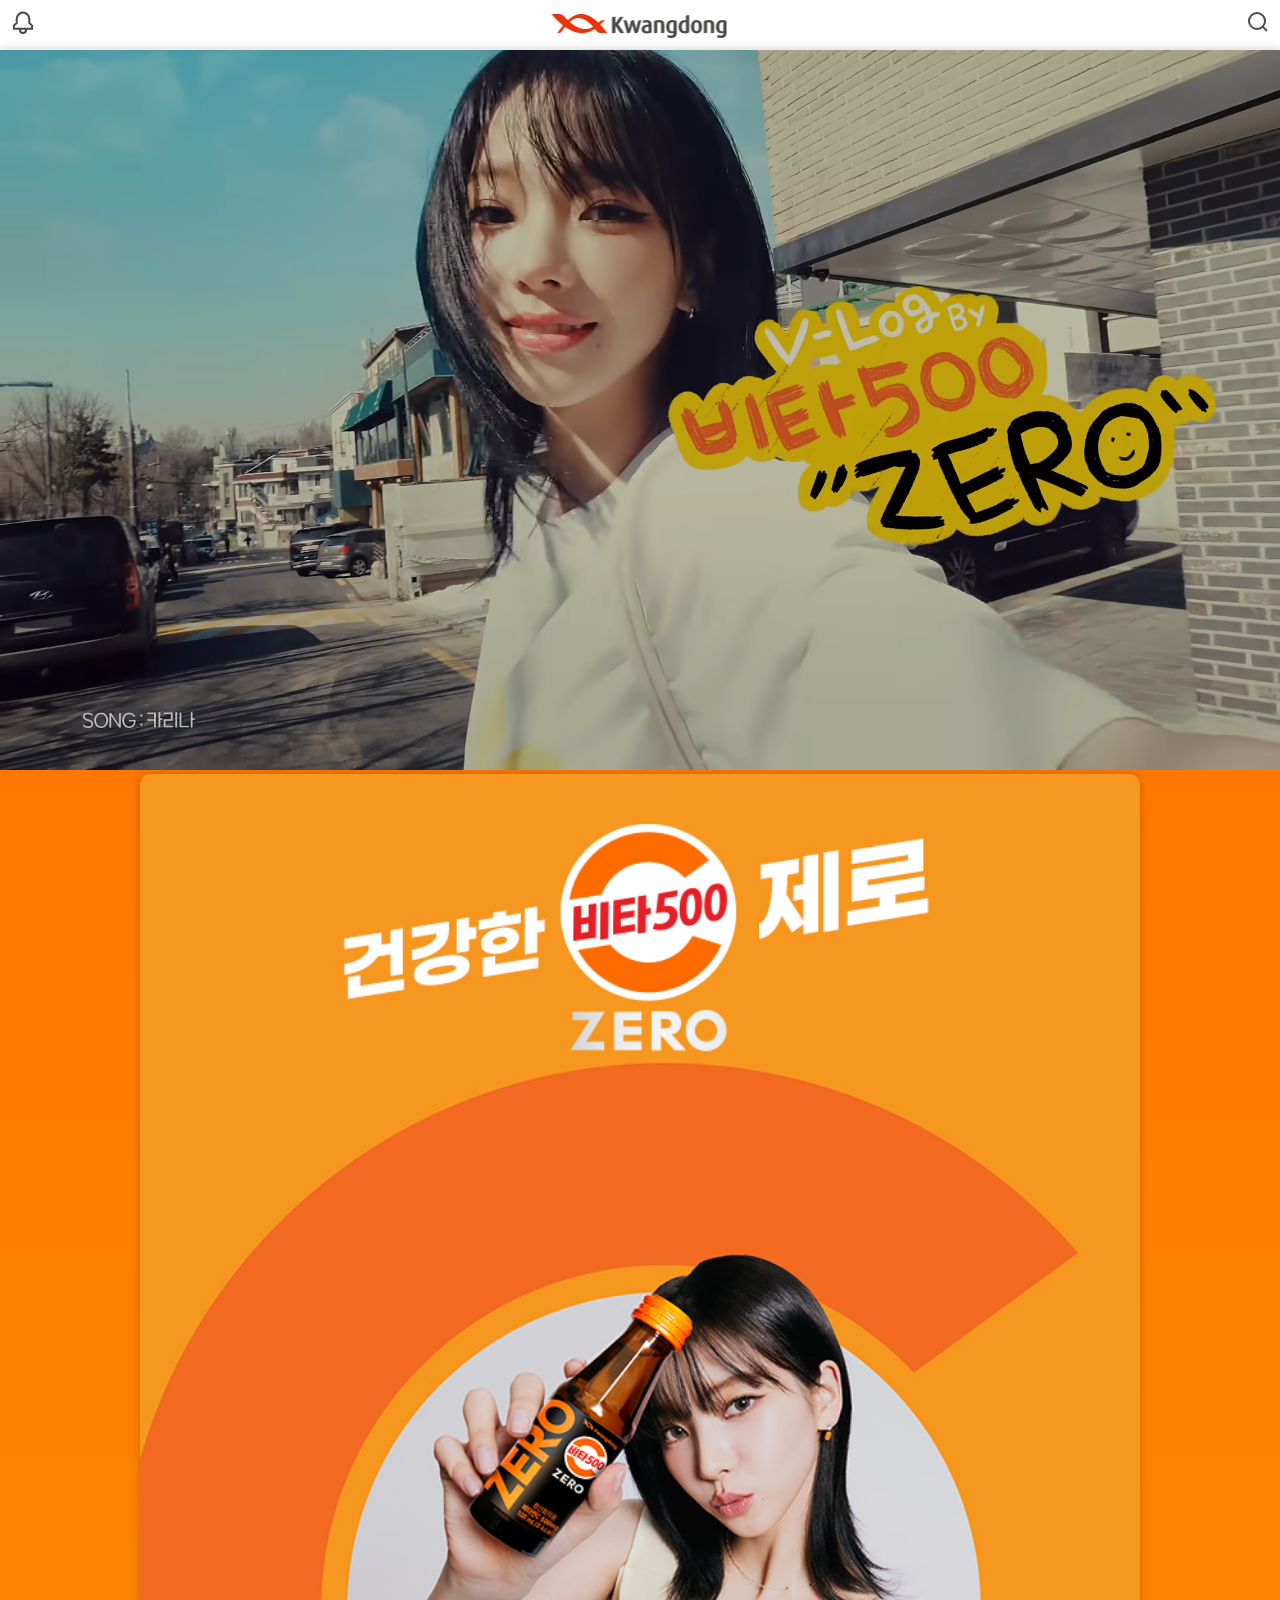
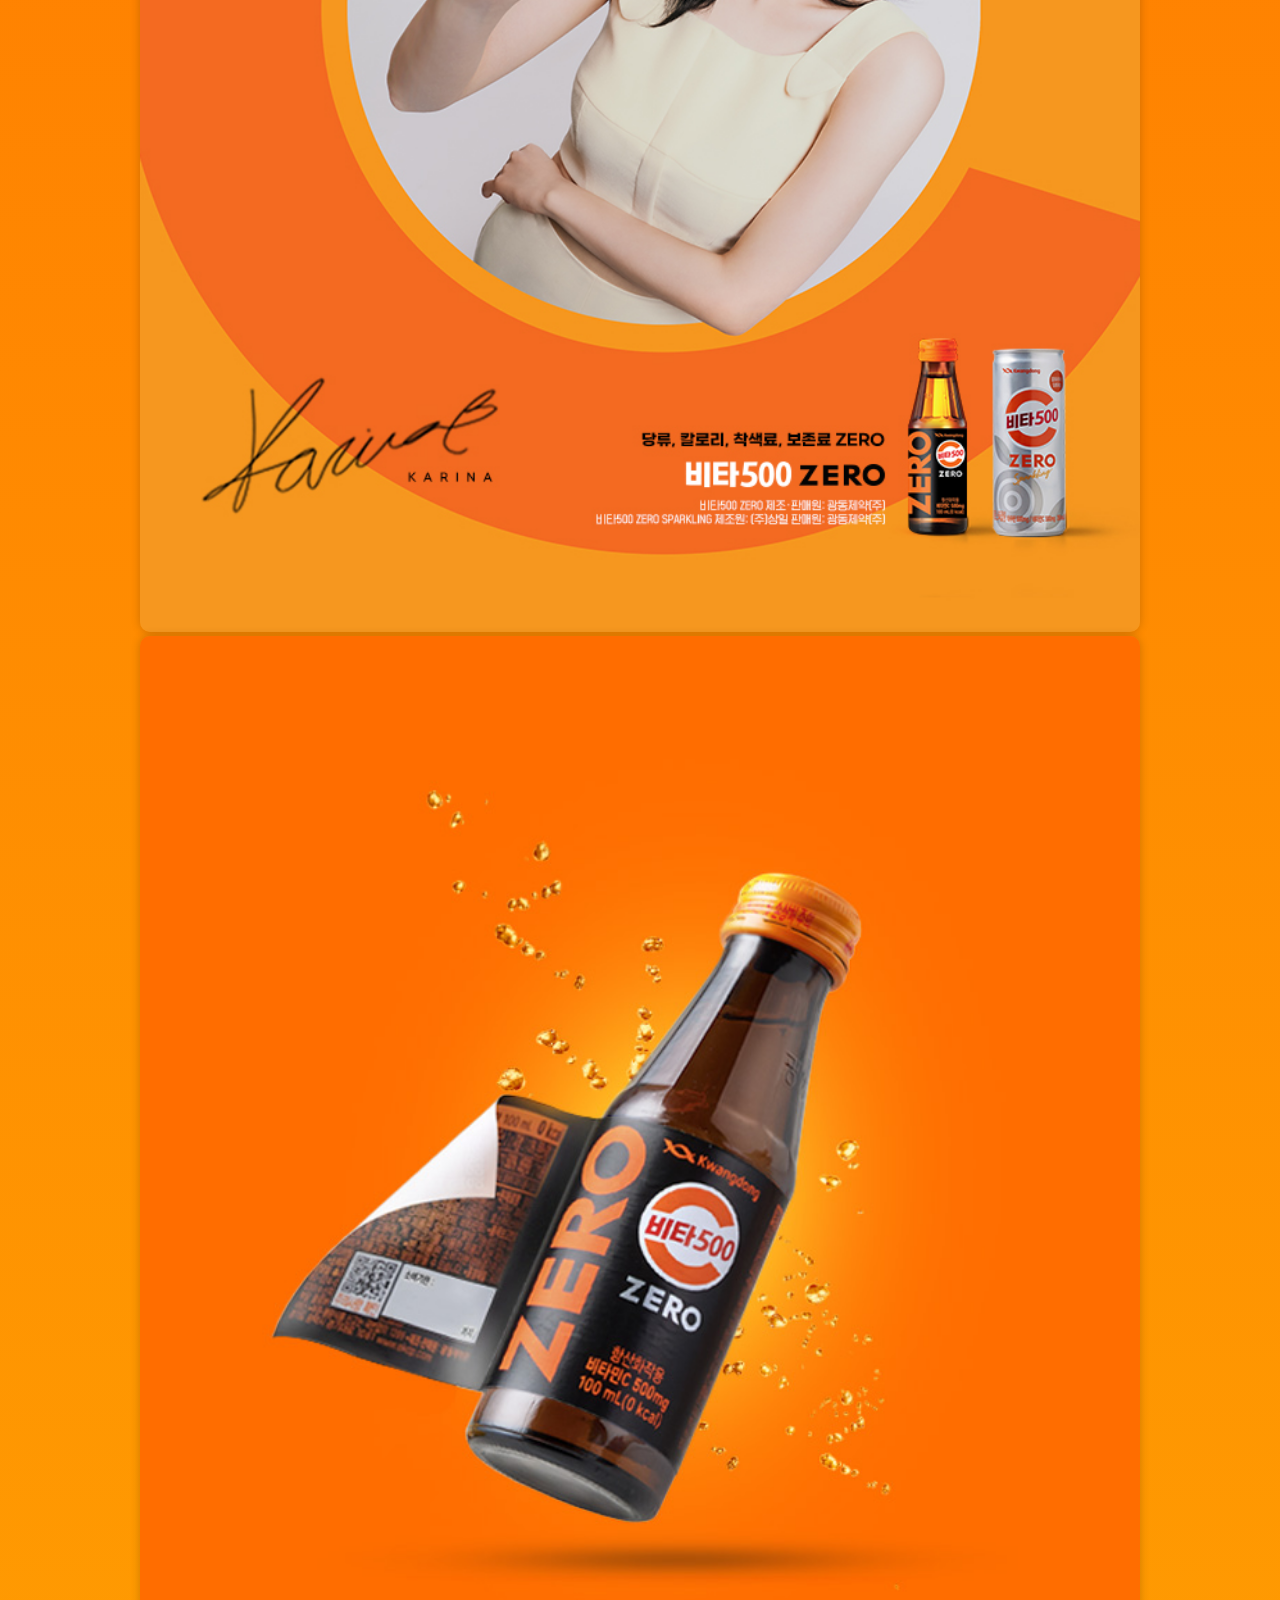
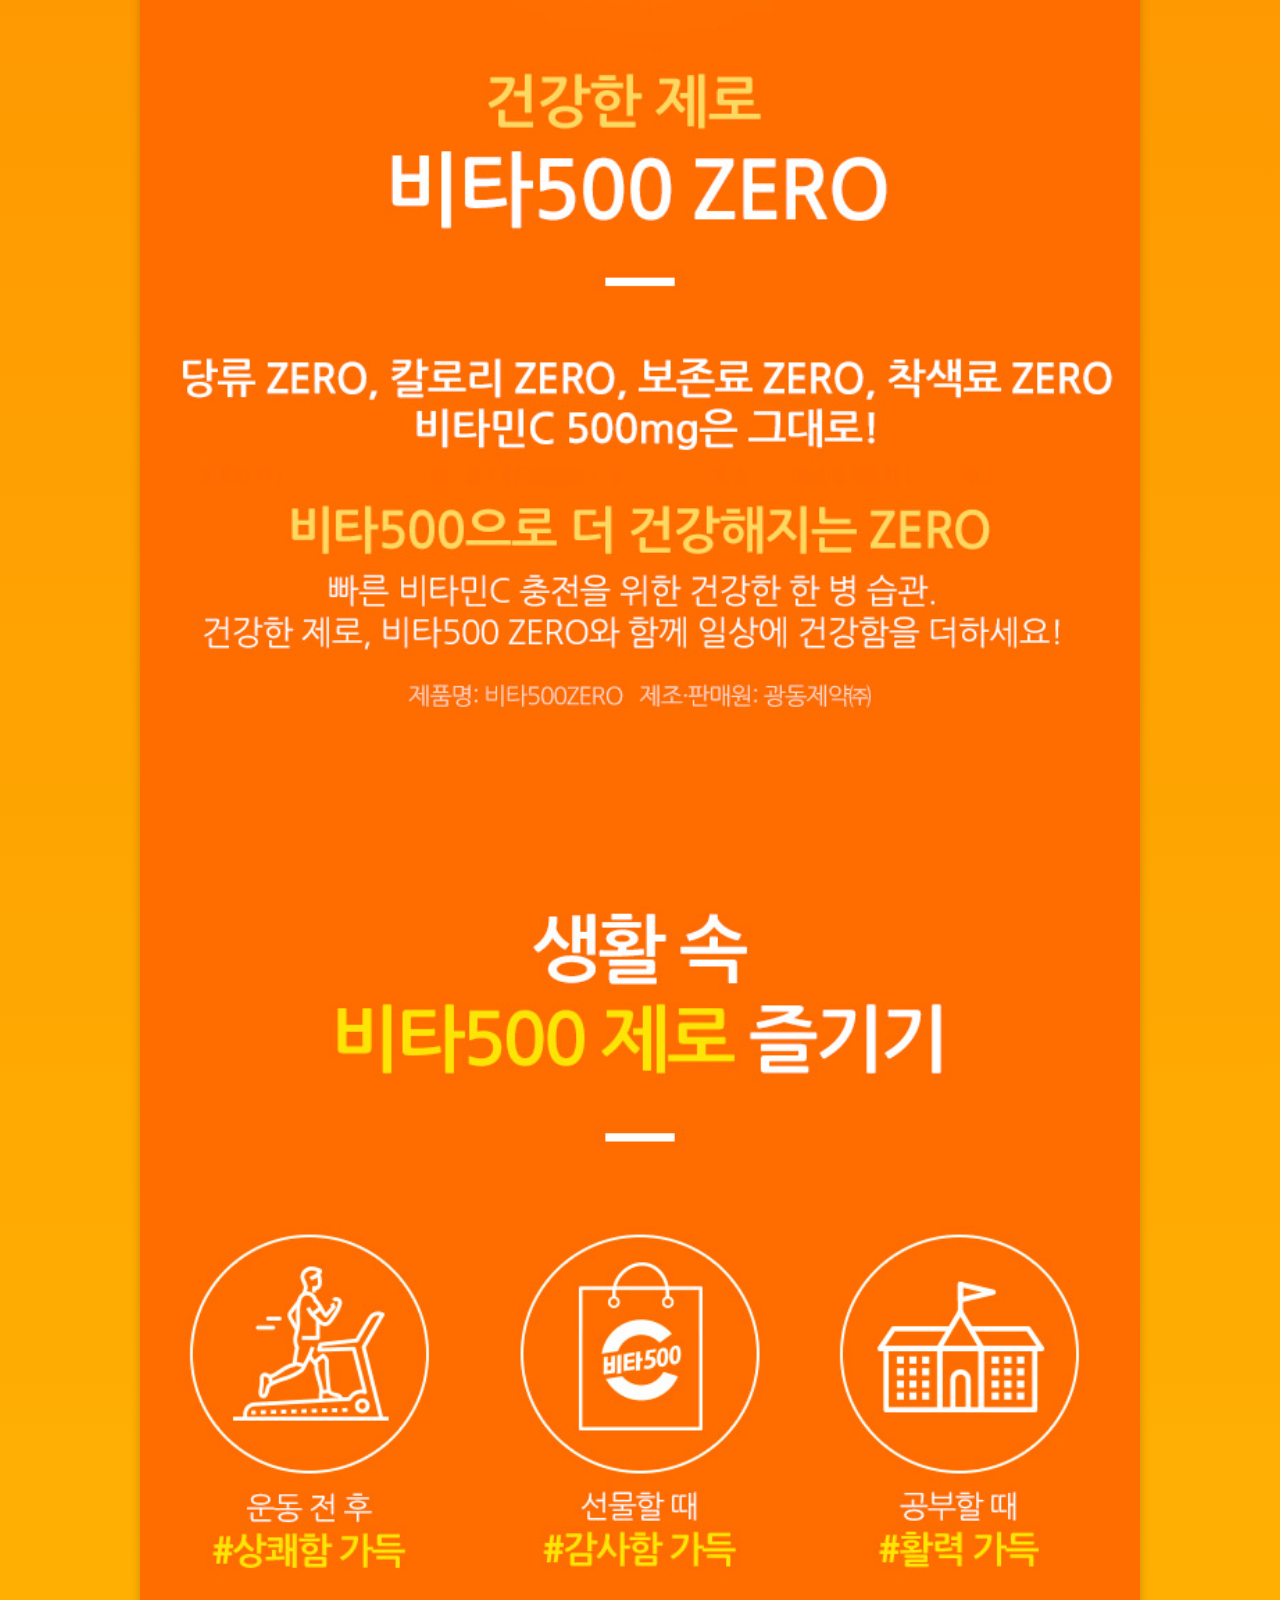
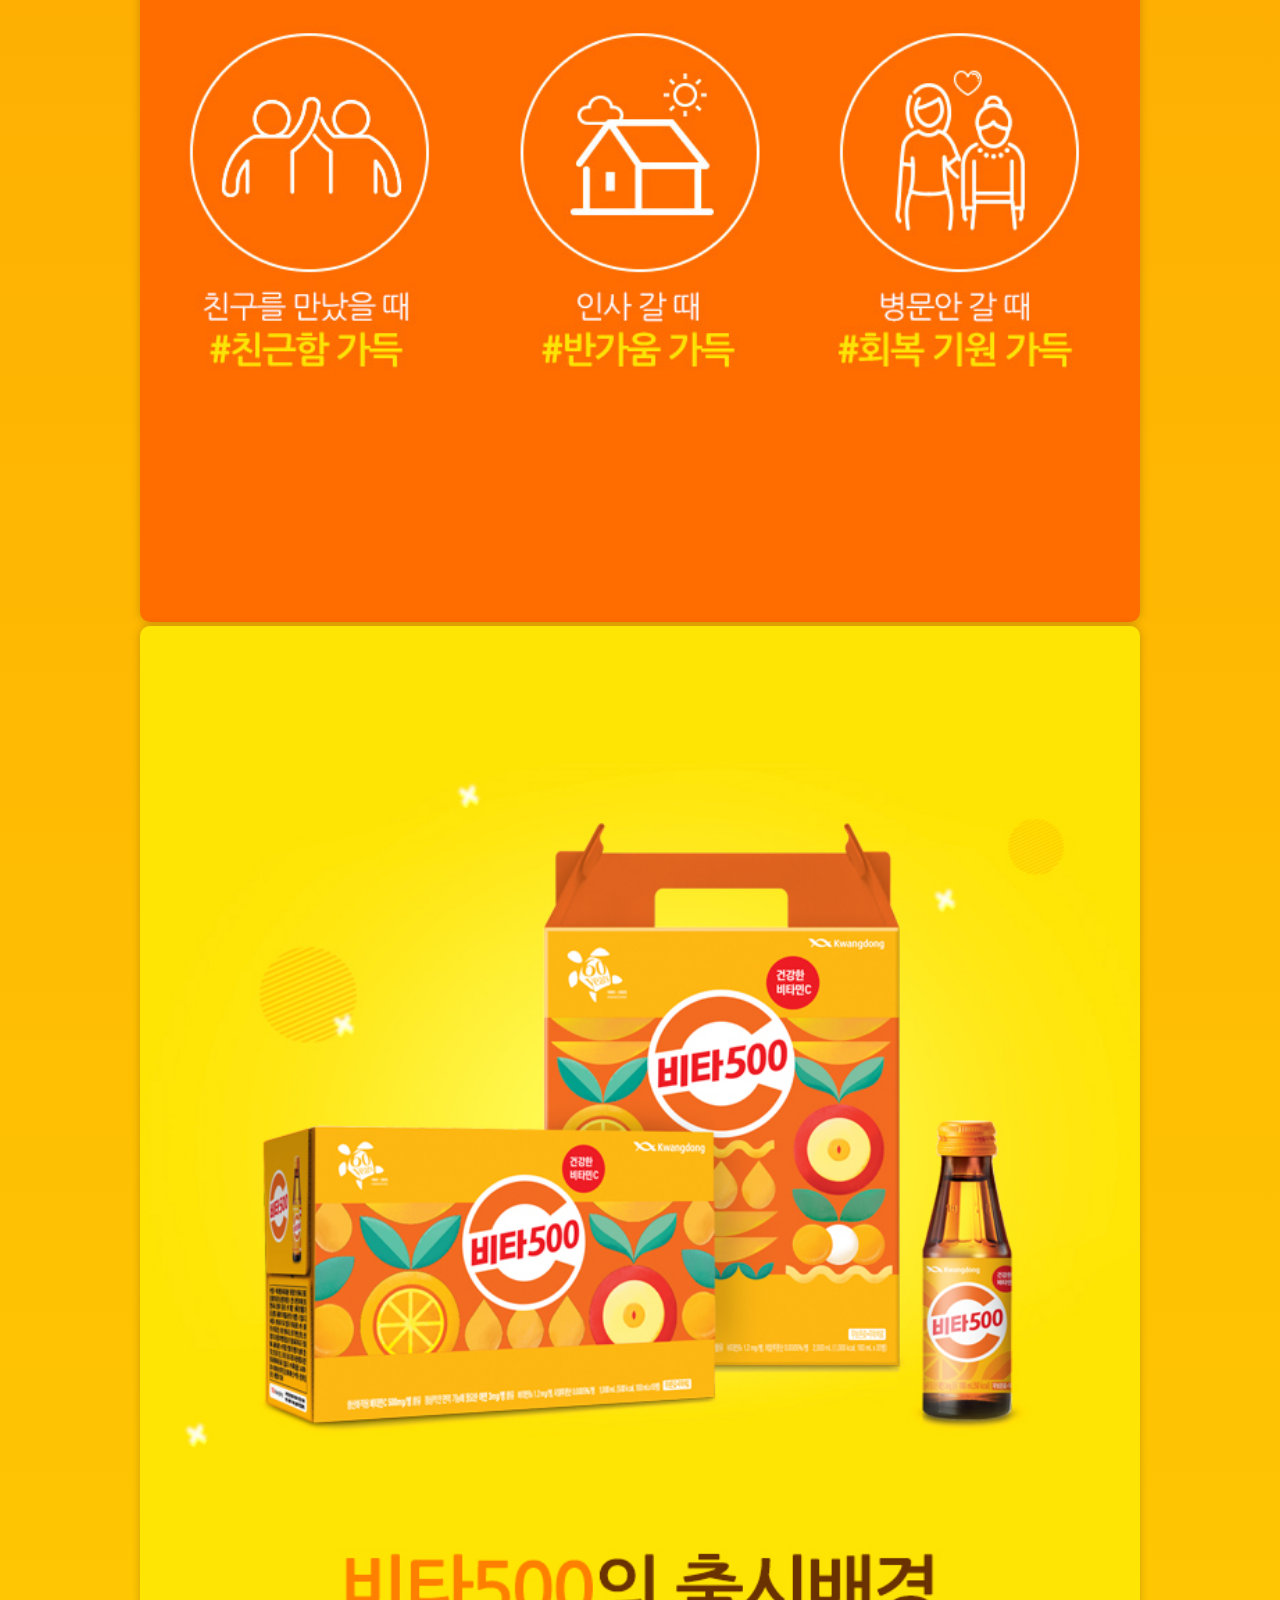
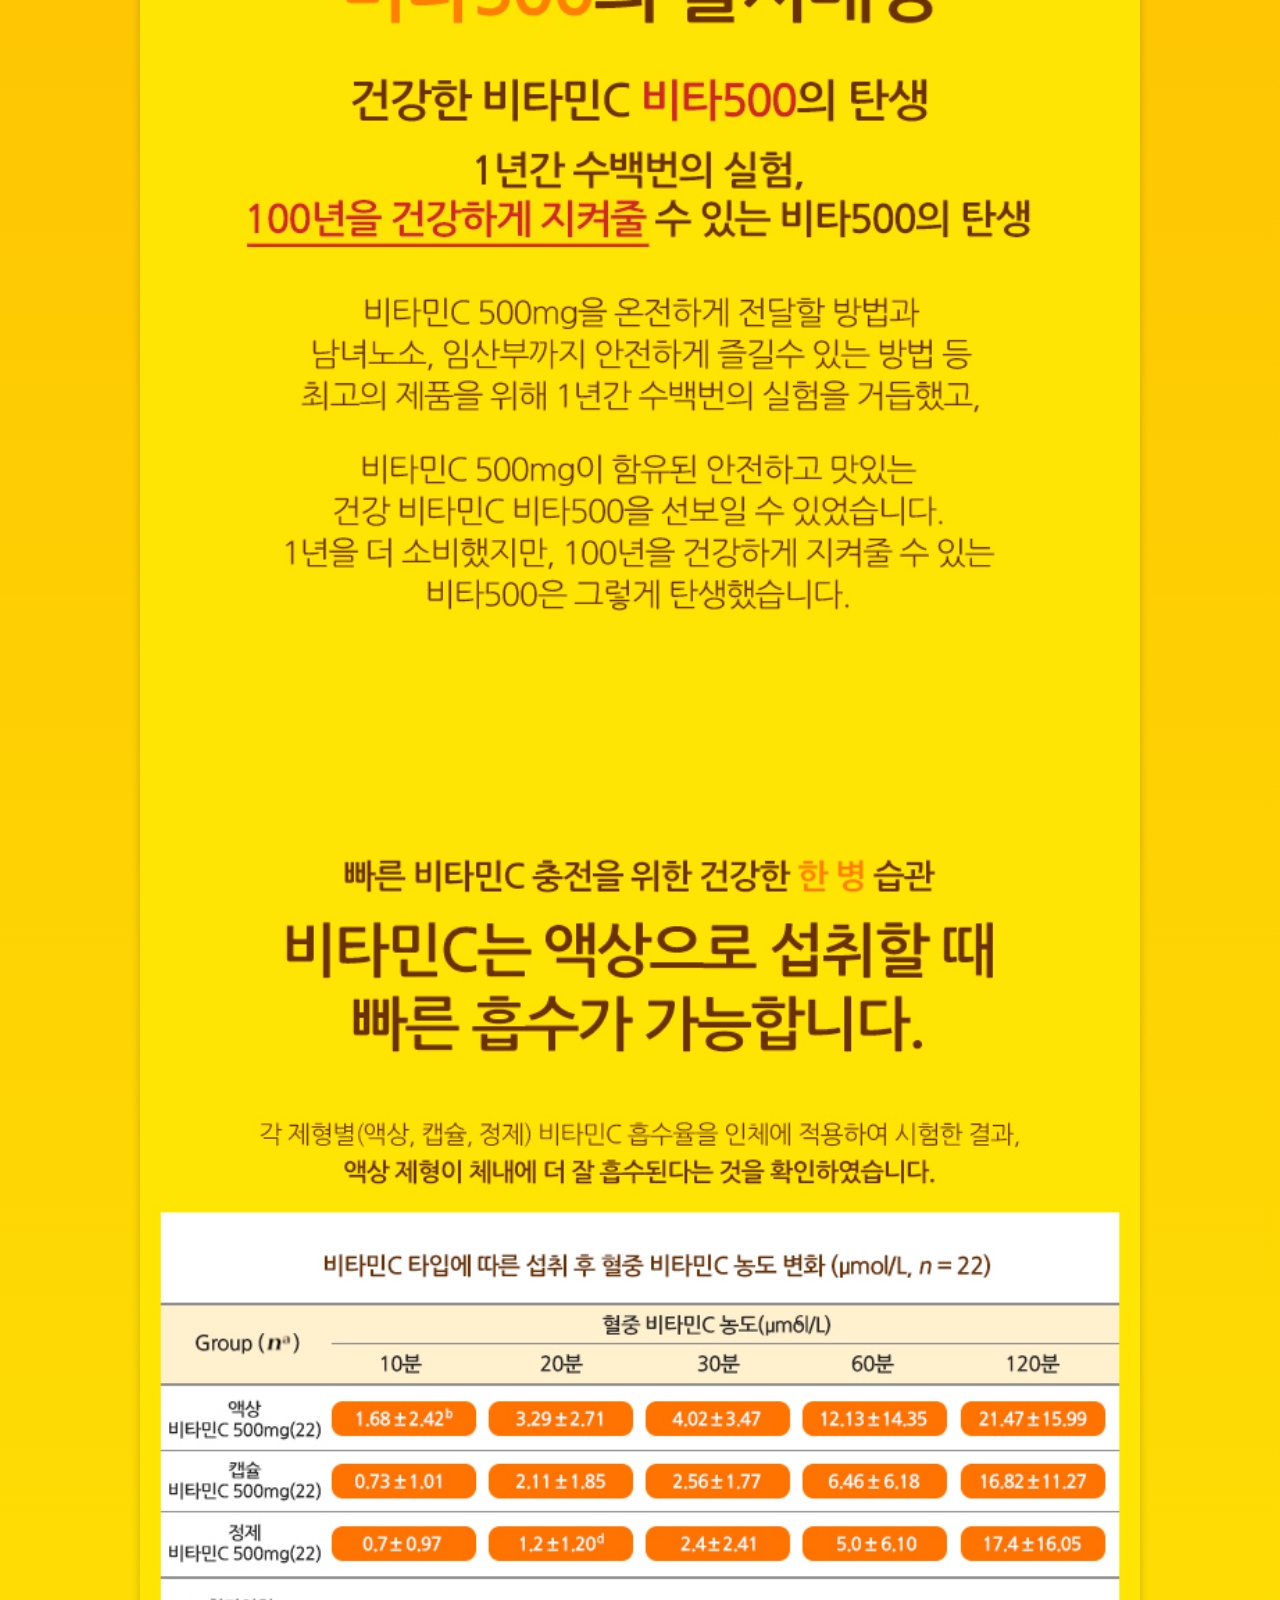
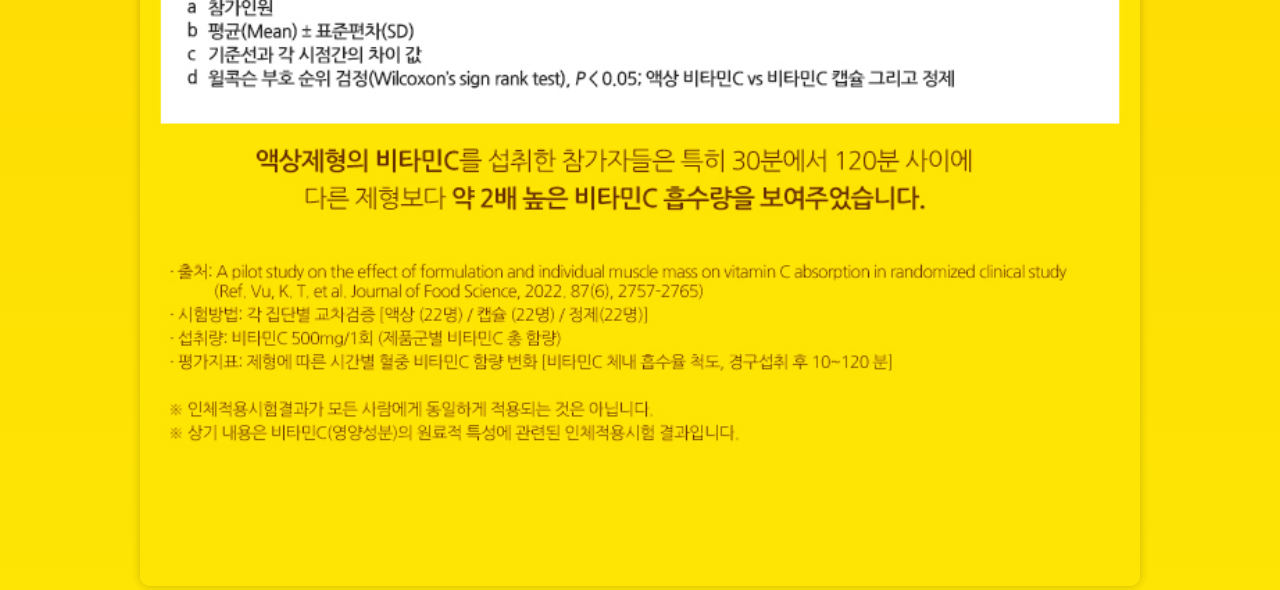
==== index.html @ 9997924e "1" ====
<!DOCTYPE html>
<html lang="en">
<head>
    <meta charset="UTF-8">
    <meta name="viewport" content="width=device-width, initial-scale=1.0">
    <title>비타 500</title>
    <link rel="icon" type="image/png" href="favicon.png">
    <link rel="stylesheet" href="styles.css">
</head>
<body>
    <div class="notification-button">
        <a href="https://www.youtube.com/@Kwangdong?view_as=subscriber?sub_confirmation=1" target="_blank">
        <svg width="24" height="24" viewBox="0 0 24 24" fill="none" stroke="#4b4948" stroke-width="2">
            <path d="M9.96706 18.2001V19.9334C9.96706 21.6087 11.3251 22.9668 13.0004 22.9668C14.6757 22.9668 16.0337 21.6087 16.0337 19.9334V18.2001M6.69736 8.90313C6.69736 5.42206 9.51932 2.6001 13.0004 2.6001C16.4815 2.6001 19.3034 5.42206 19.3034 8.90313V13.0001L22.1004 15.6001V18.6334H3.90039V15.6001L6.69736 13.0001V8.90313Z"></path>
        </svg>
        </a>
    </div>

<div class="search-button">
    <svg width="24" height="24" viewBox="0 0 24 24" fill="none" stroke="#4b4948" stroke-width="2">
        <circle cx="11" cy="11" r="8" fill="#fff"></circle>
        <line x1="21" y1="21" x2="16.65" y2="16.65"></line>
    </svg>
</div>
    <!-- Modal popup -->
    <div class="modal" id="search-modal">
        <div class="modal-content">
            <input type="search" id="search-input" placeholder="Search...">
            <button id="search-button">Search</button>
            <div id="search-results"></div>
        </div>
    </div>


    <script>
        const searchButton = document.querySelector('.search-button');
        const searchModal = document.querySelector('#search-modal');
        const searchInput = document.querySelector('#search-input');
        const searchResults = document.querySelector('#search-results');

        searchButton.addEventListener('click', () => {
            searchModal.style.display = 'block';
        });

        searchModal.addEventListener('click', (e) => {
            if (e.target === searchModal) {
                searchModal.style.display = 'none';
            }
        });

        searchInput.addEventListener('input', () => {
            // Add your search logic here
            console.log('Search input changed:', searchInput.value);
        });
    </script>

<div class="logo">
    <a href="index.html" class="logo-link">
        <img src="logo_h.png" alt="logo">
    </a>
</div>

<div class="container">
    <div class="video_box">
      <video muted autoplay loop>
        <source src="videoplayback.mp4" type="video/mp4">
      </video>
    </div>
    <div class="content">

      <img class="vita500img" src="vita500.jpg" alt="비타">
      <img class="vita500img" src="m_img02_zero.jpg" alt="비타">
      <img class="vita500img" src="m_img01.jpg" alt="비타">




    </div>
  </div>
</body>
</html>
---- styles.css ----
*{
    margin: 0;
    padding: 0;
}

.notification-button {
    position: absolute;
    top: 10px;
    left: 10px;
    cursor: pointer;
    
    transition: transform 0.2s ease-in-out;
}

.notification-button:hover {
    animation: shake 0.2s ease-in-out infinite;
}

.search-button {
    position: absolute;
    top: 10px;
    right: 10px;
    cursor: pointer;
    transition: transform 0.2s ease-in-out;
}
.search-button:hover {
    animation: shake 0.2s ease-in-out infinite;
}

@keyframes shake {
    0% {
        transform: rotate(0deg);
    }
    50% {
        transform: rotate(5deg);
    }
    100% {
        transform: rotate(-5deg);
    }
}
 
.logo   {
position: absolute;
top: 5px;
left: 50%;
z-index: 999;
transform: translate(-50%);
}


.modal {
    display: none;
    position: fixed;
    top: 0;
    left: 0;
    width: 100%;
    height: 100%;
    background-color: rgba(0, 0, 0, 0.5);
    z-index: 99999;
}

.modal-content {
    position: relative;
    top: 50%;
    left: 50%;
    transform: translate(-50%, -50%);
    background-color: #fff;
    padding: 20px;
    border: 1px solid #ddd;
    border-radius: 10px;
    width: 300px;
}

#search-input {
    width: 100%;
    padding: 10px;
    font-size: 16px;
    border: 1px solid #ccc;
}

#search-button {
    background-color: #333;
    color: #fff;
    padding: 10px 20px;
    border: none;
    border-radius: 10px;
    cursor: pointer;
    
}

#search-button:hover {
    background-color: #444;
}

#search-results {
    padding: 20px;
}
.container {
  display: flex;
  flex-direction: column;
  margin: 0;
  padding: 0;
  margin-top: 50px;
}
.video_box {
  width: 100%;
  height: auto;
  overflow: hidden;
  z-index: 0;
  margin: 0;
}
.video_box:hover video{
    filter: brightness(1);
    transform: scale(1.1);
}

.video_box video {
  width: 100%;
  filter: brightness(0.75);
  transition: 1s;
  margin: 0;
}


.vita500img {
  width: 100%;
  height: auto; /* 이미지 높이를 자동으로 설정 */
  max-width: 1000px; /* 이미지의 최대 너비를 설정 */
  object-fit: cover; /* 이미지의 비율을 유지하면서 크기를 조절 */
  transition: all 0.5s ease-in-out; /* 이미지에 애니메이션을 추가 */
  overflow: hidden;
  border-radius: 10px; /* 이미지의 모서리를 둥글게 설정 */
  box-shadow: 0 0 10px rgba(0, 0, 0, 0.2); /* 이미지에 그림자 애니메이션 */
  margin: 0 auto; /* 가운데 정렬 */
}

.vita500img:hover {
  overflow: hidden;
  transform: scale(1.05); /* 이미지에 마우스를 올렸을 때 확대 애니메이션 */
  box-shadow: 0 0 10px rgba(0, 0, 0, 0.5); /* 이미지에 마우스를 올렸을 때 그림자 애니메이션 */
}

.container {
  background: linear-gradient(to bottom, #ff6d00, #fee504); /* 주황색 계열의 그라데이션 추가 */
 
 
  box-shadow: 0 0 10px rgba(0, 0, 0, 0.2);
  text-align: center; /* 가운데 정렬 */
}
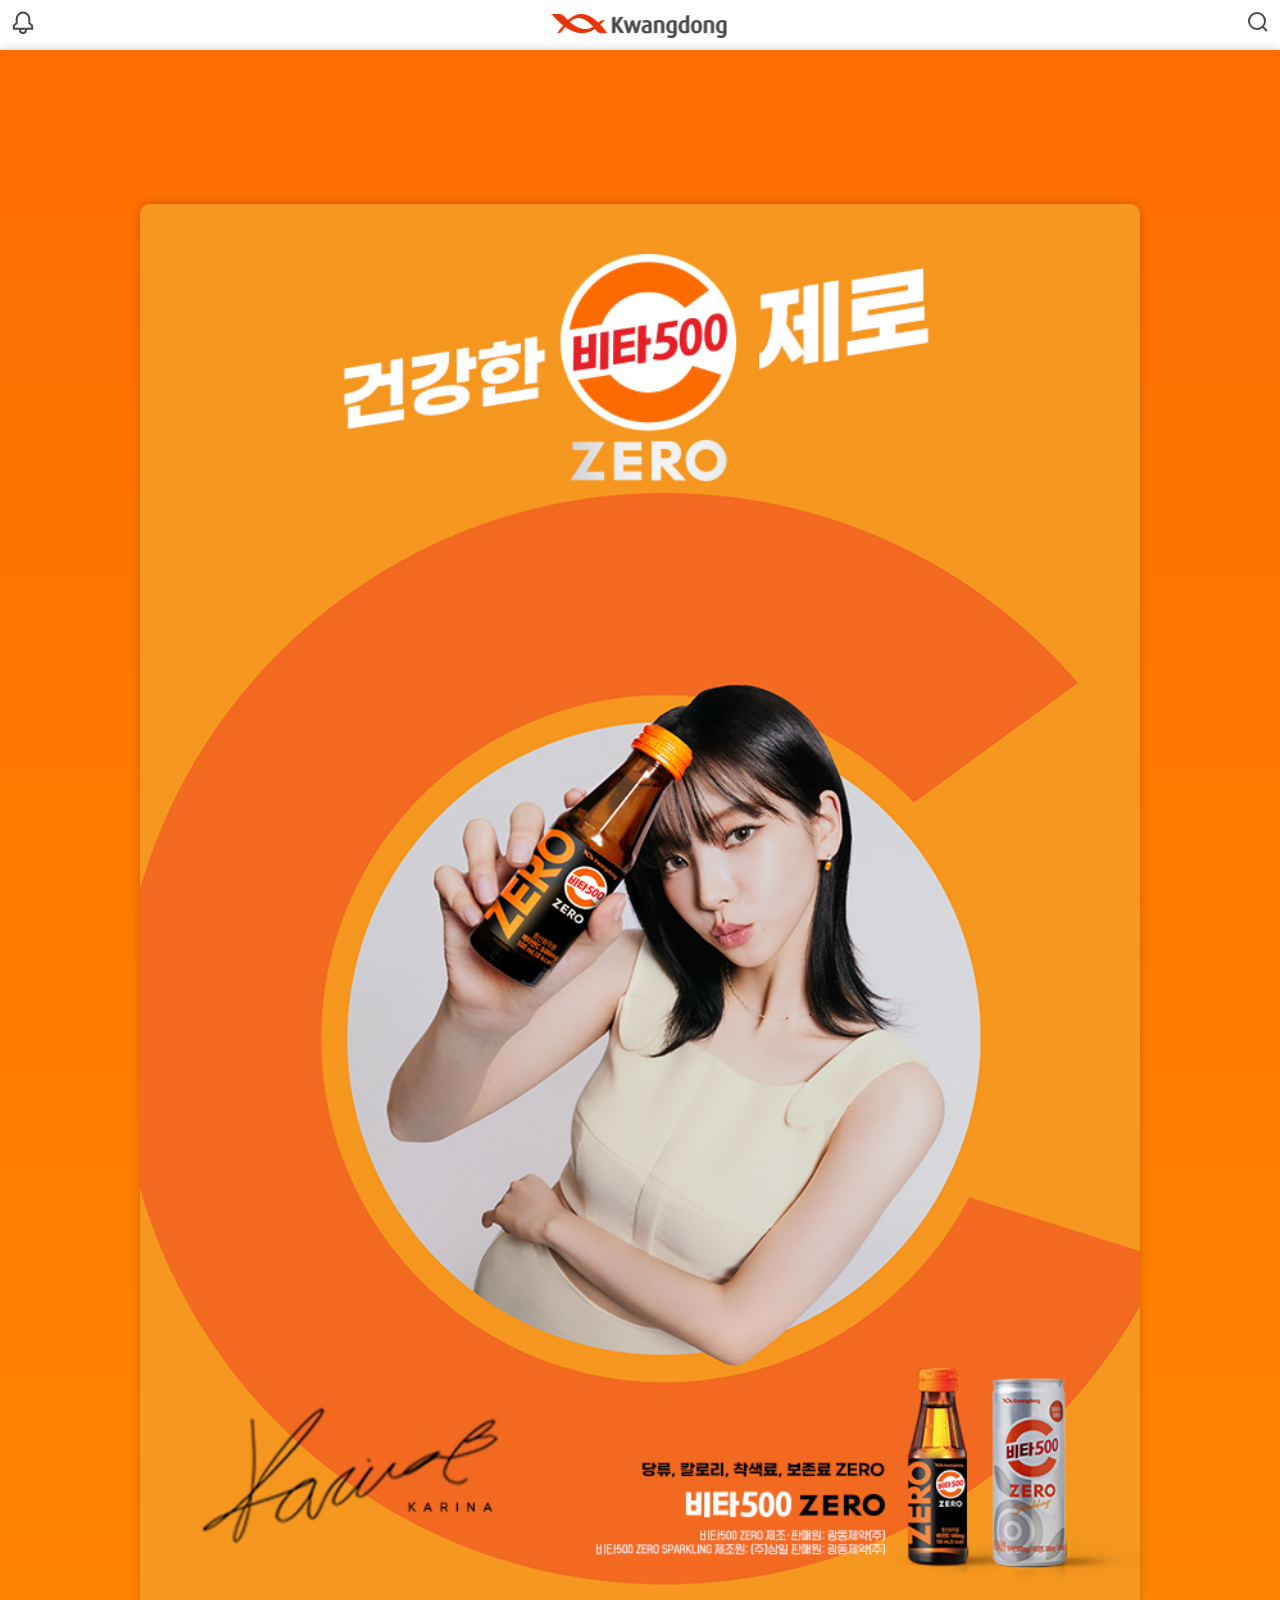
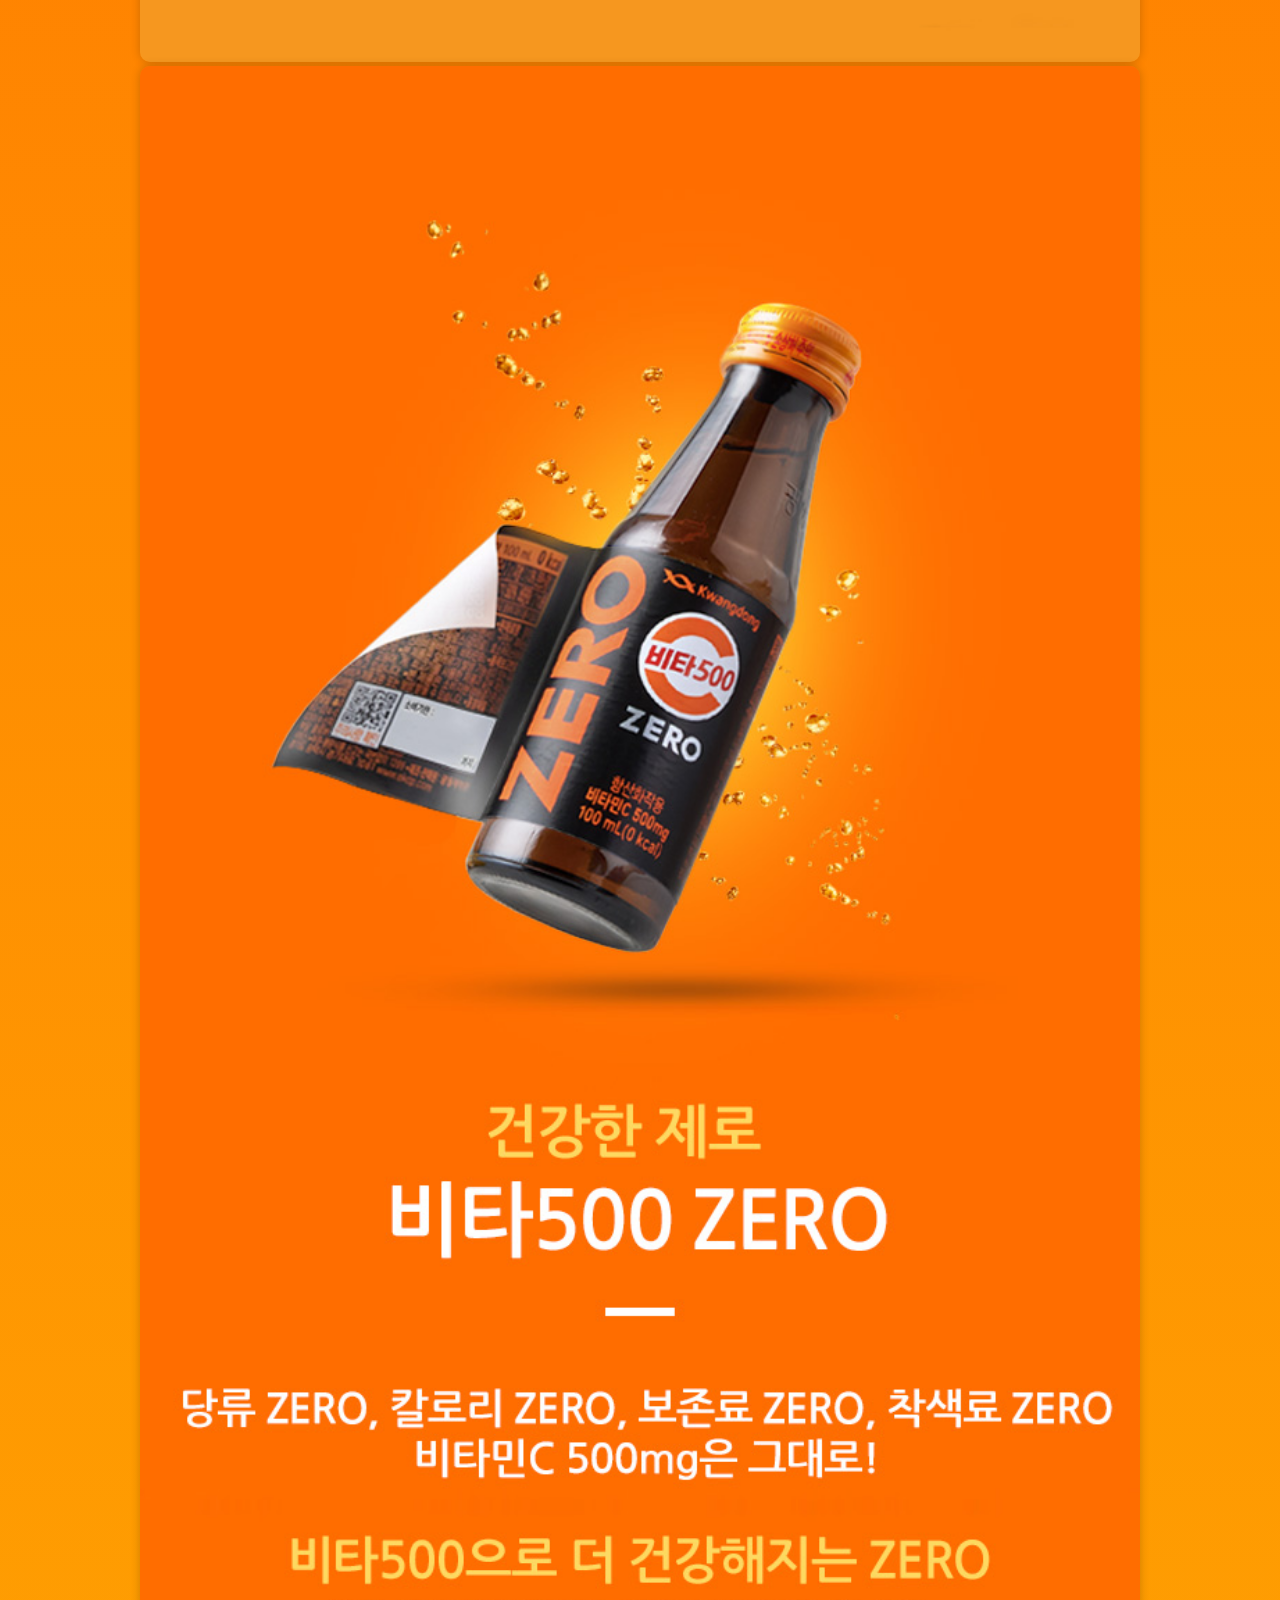
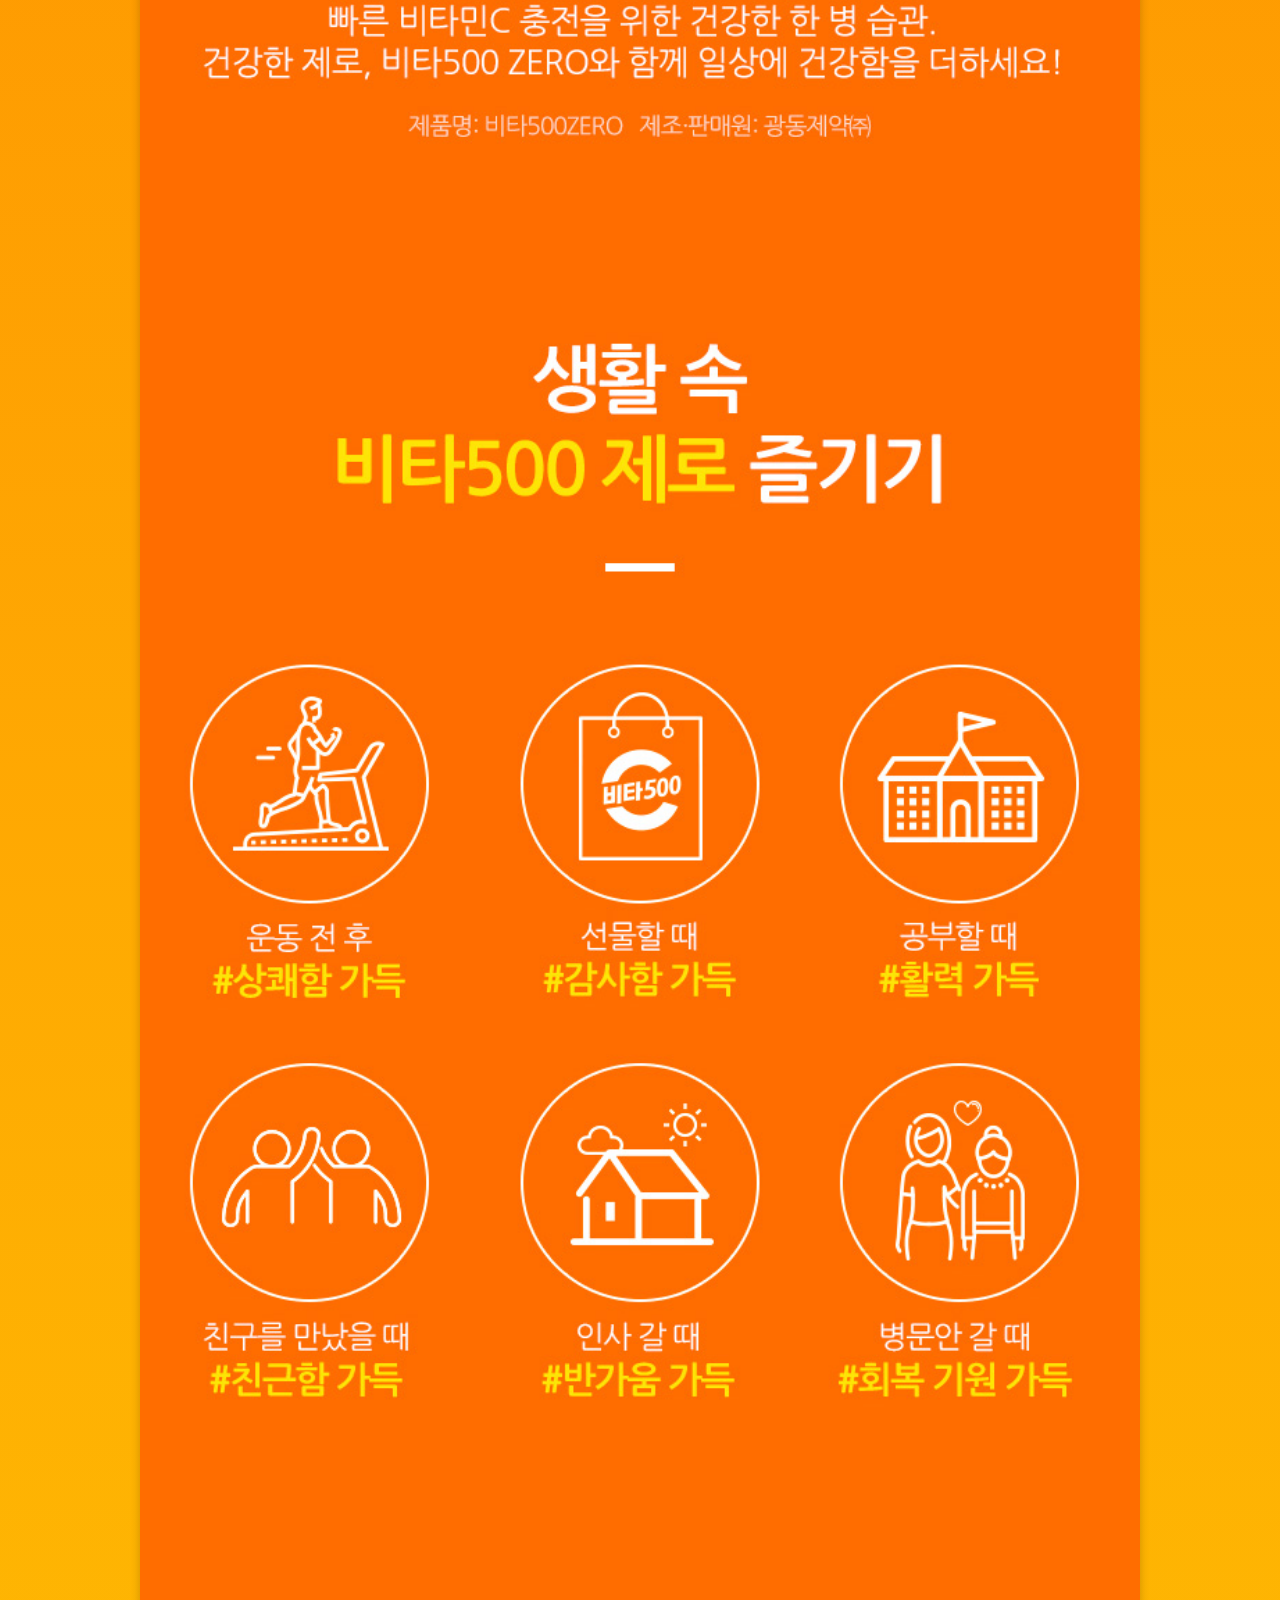
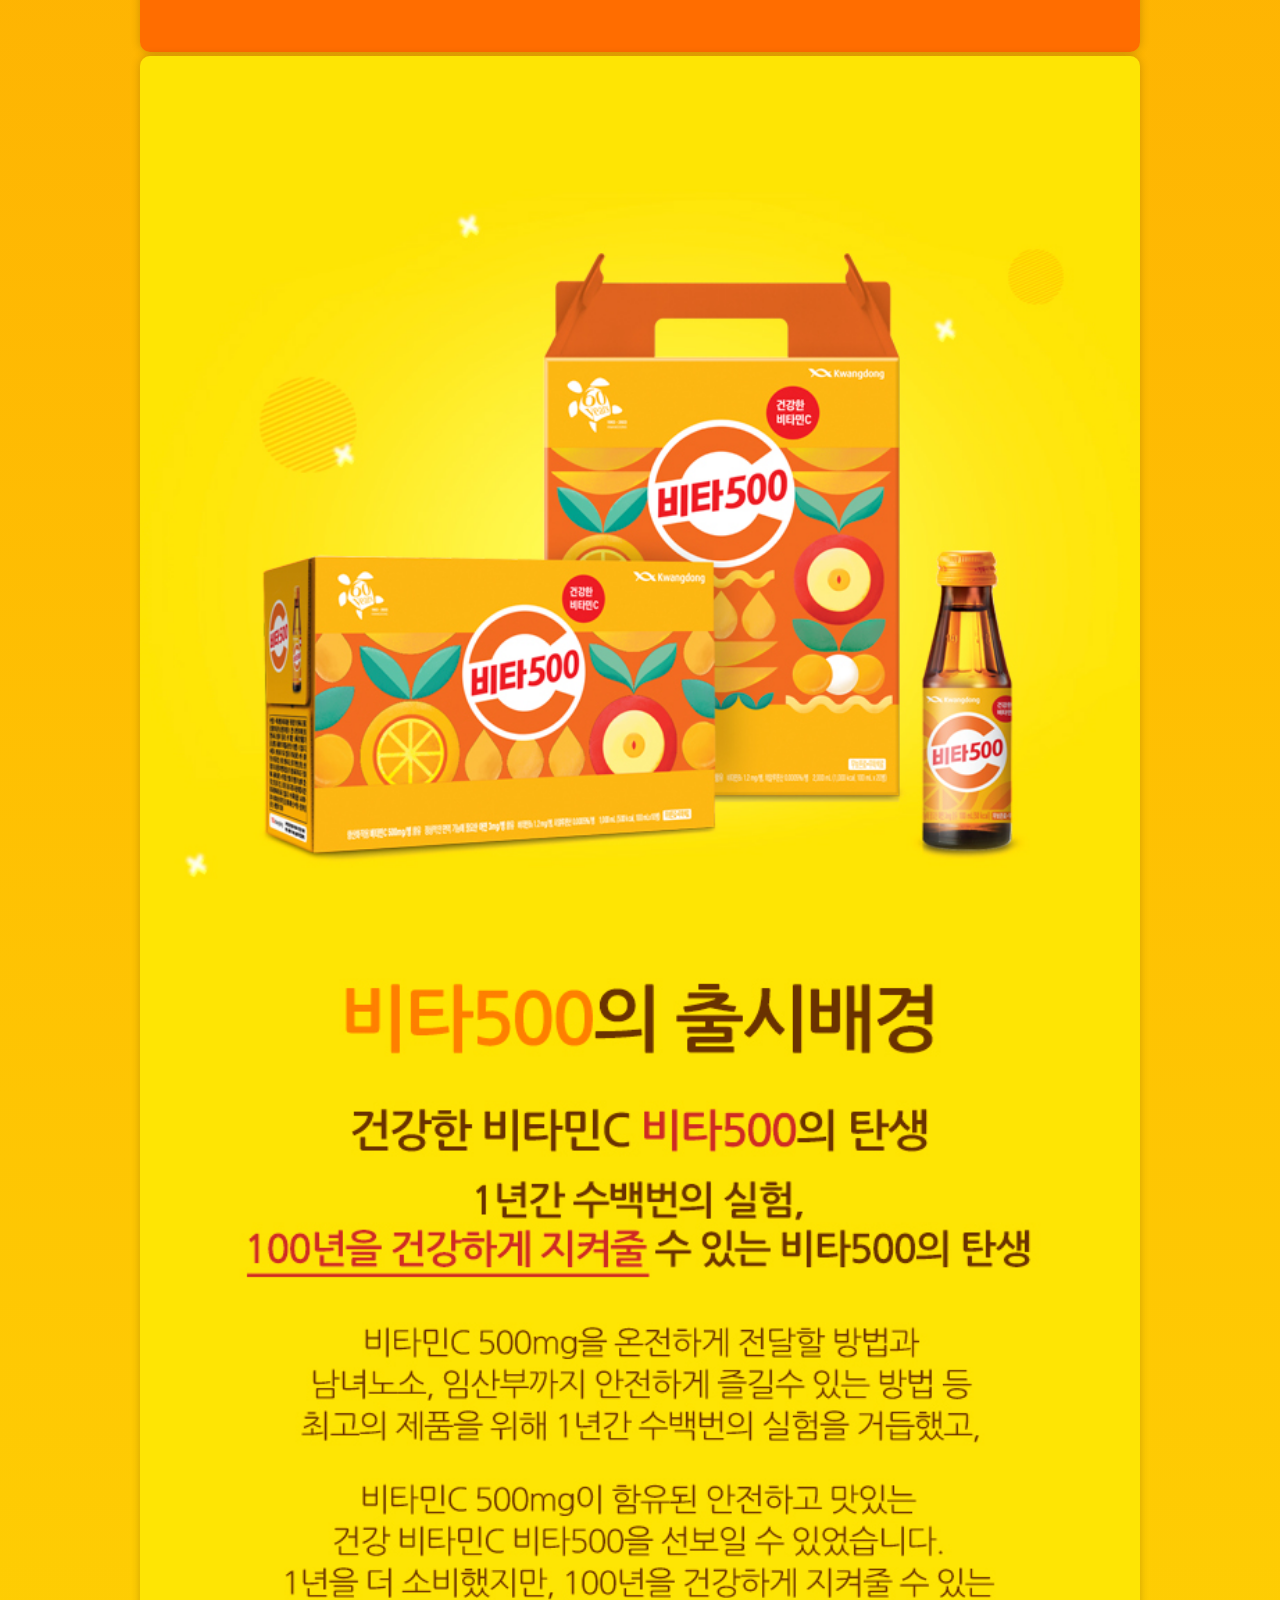
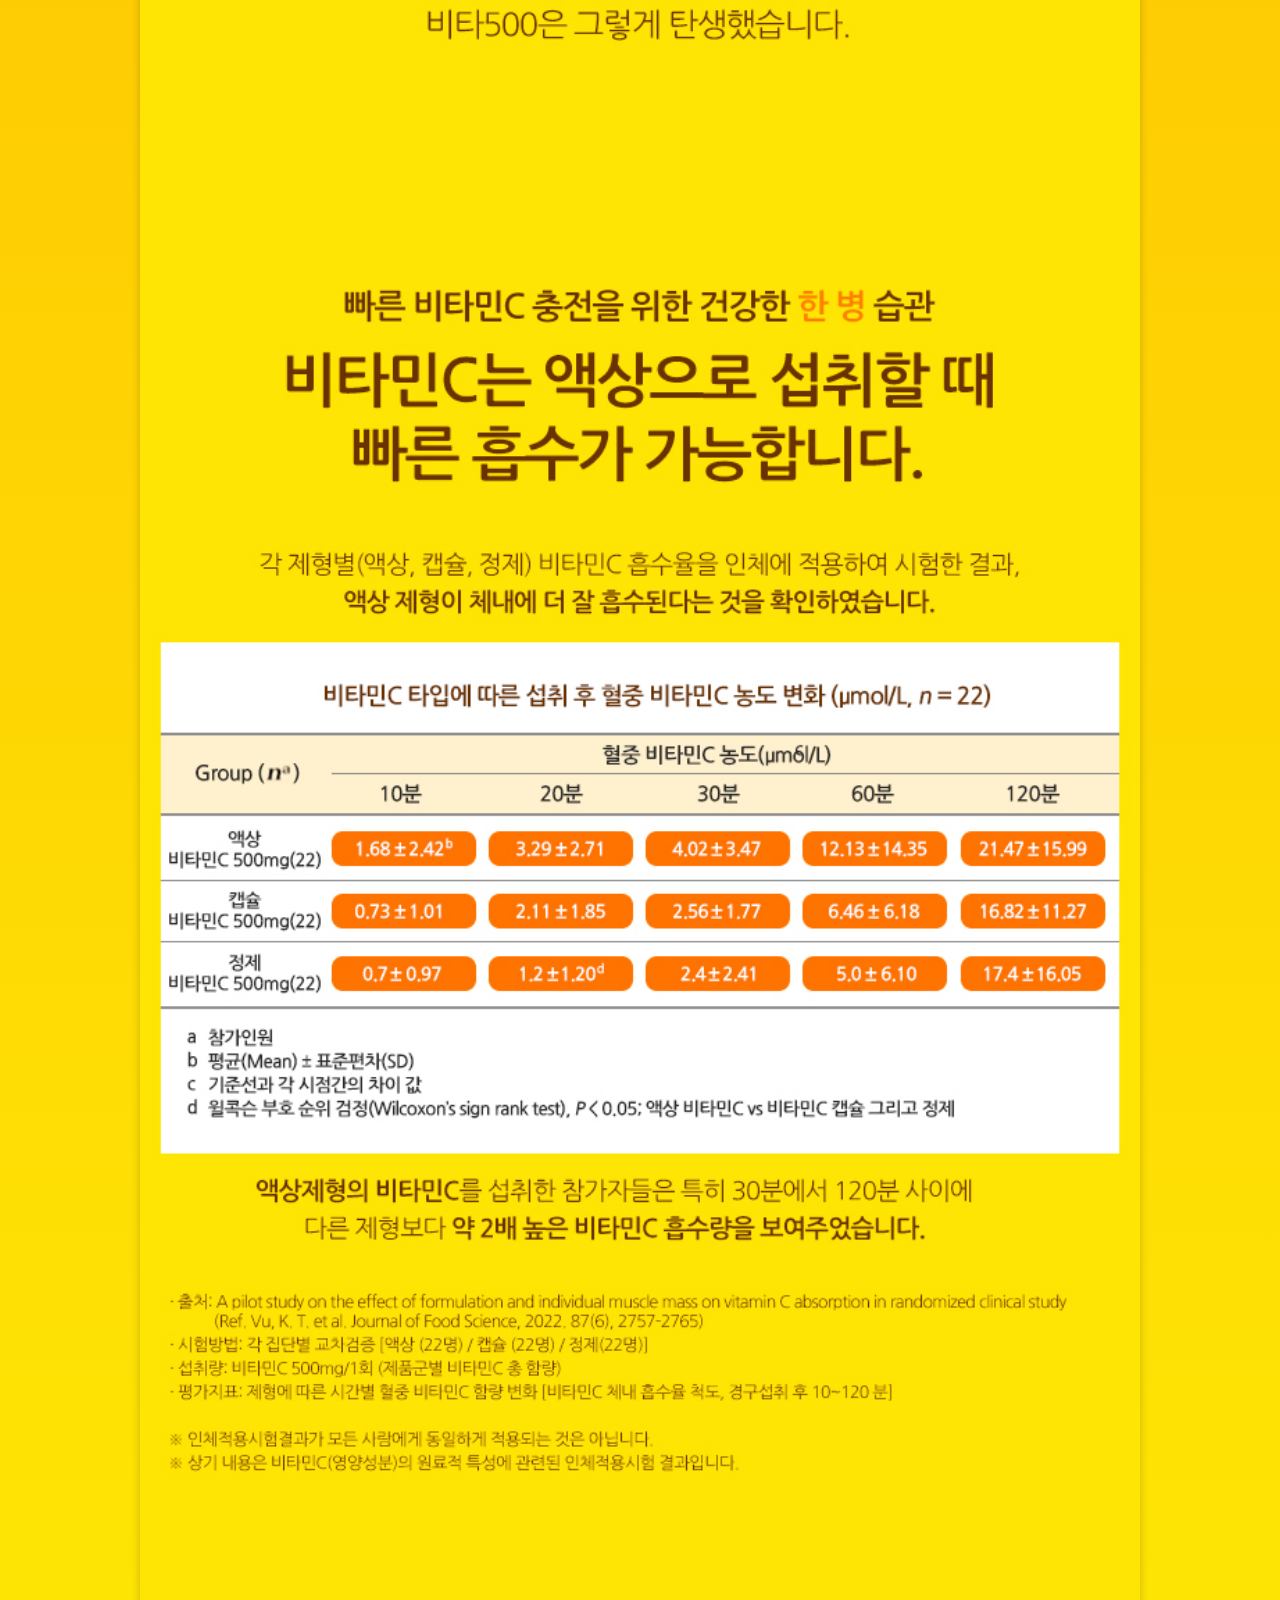
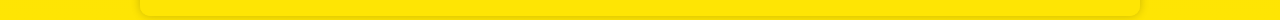
==== commit cfe1517e: "3" ====
--- a/index.html
+++ b/index.html
@@ -63,7 +63,7 @@
 <div class="container">
     <div class="video_box">
       <video muted autoplay loop>
-        <source src="videoplayback.mp4" type="video/mp4">
+        <source src="videoplayback.webm" type="video/mp4">
       </video>
     </div>
     <div class="content">
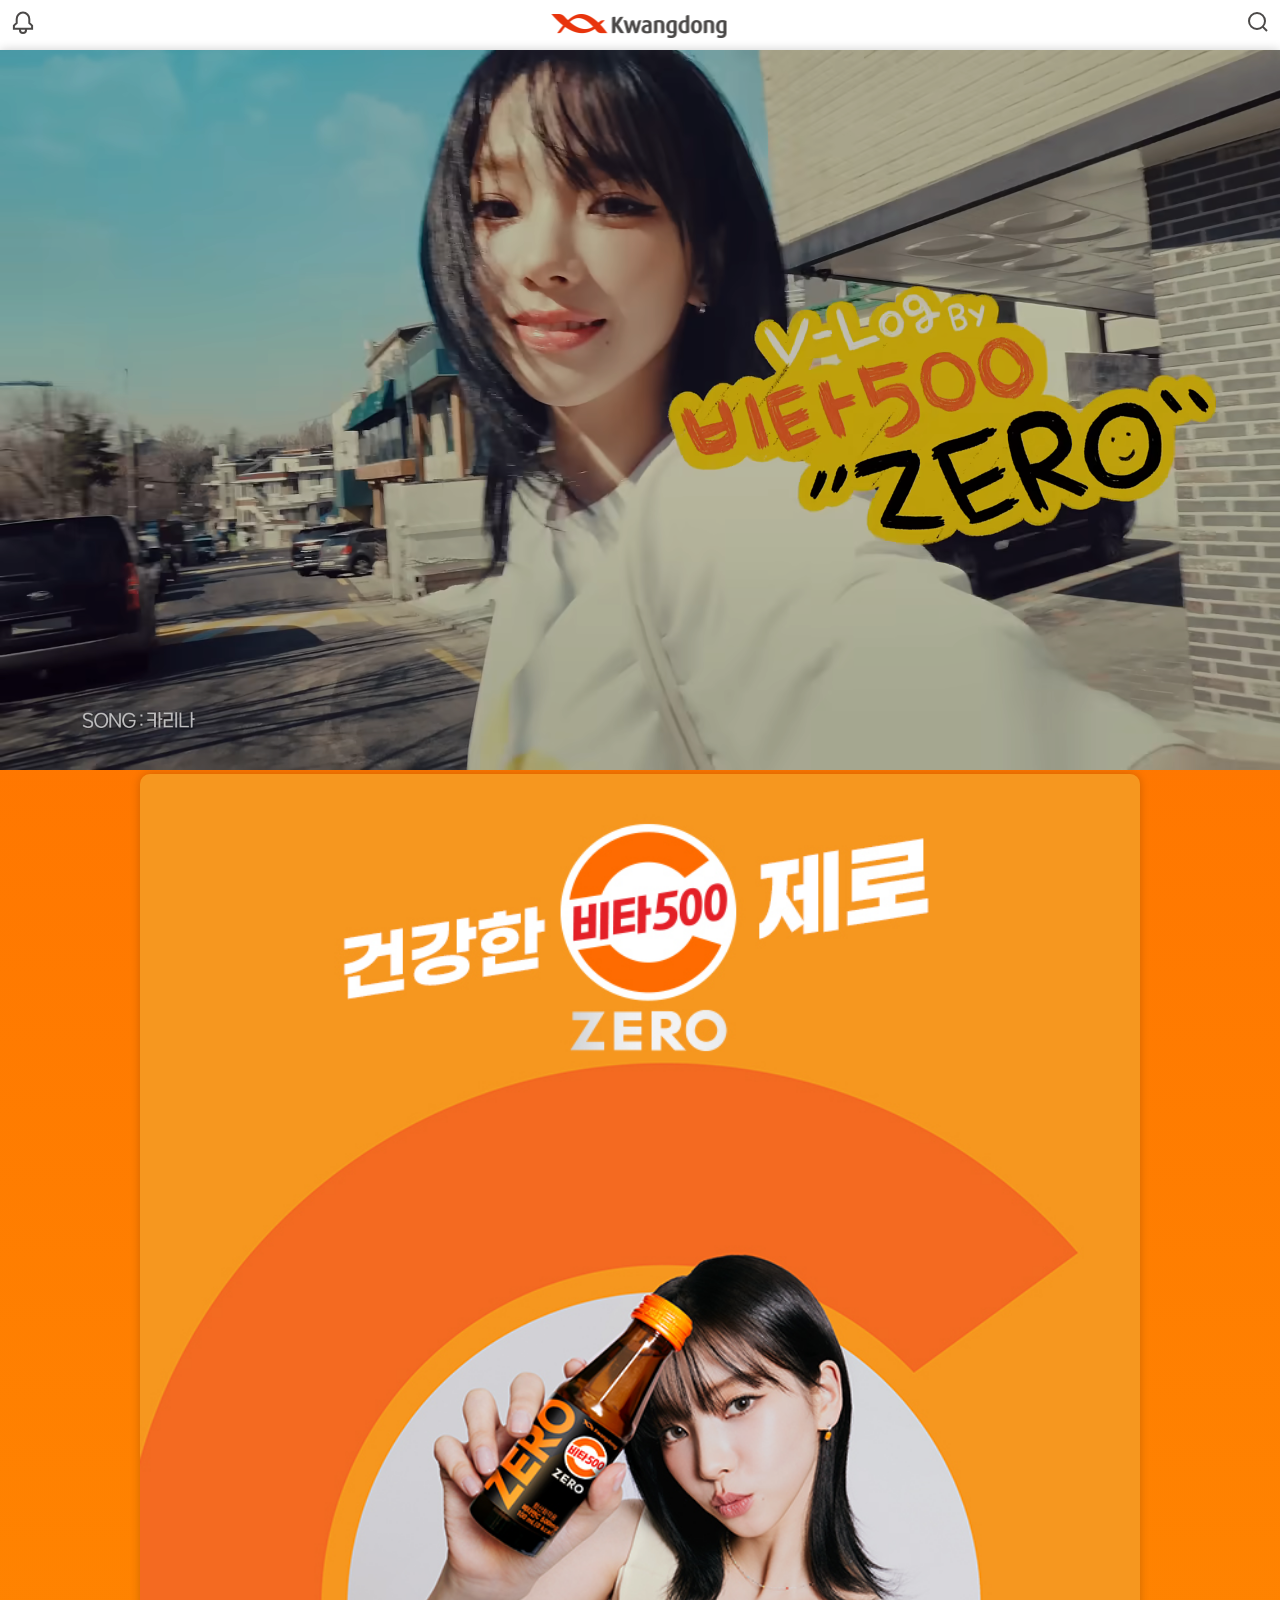
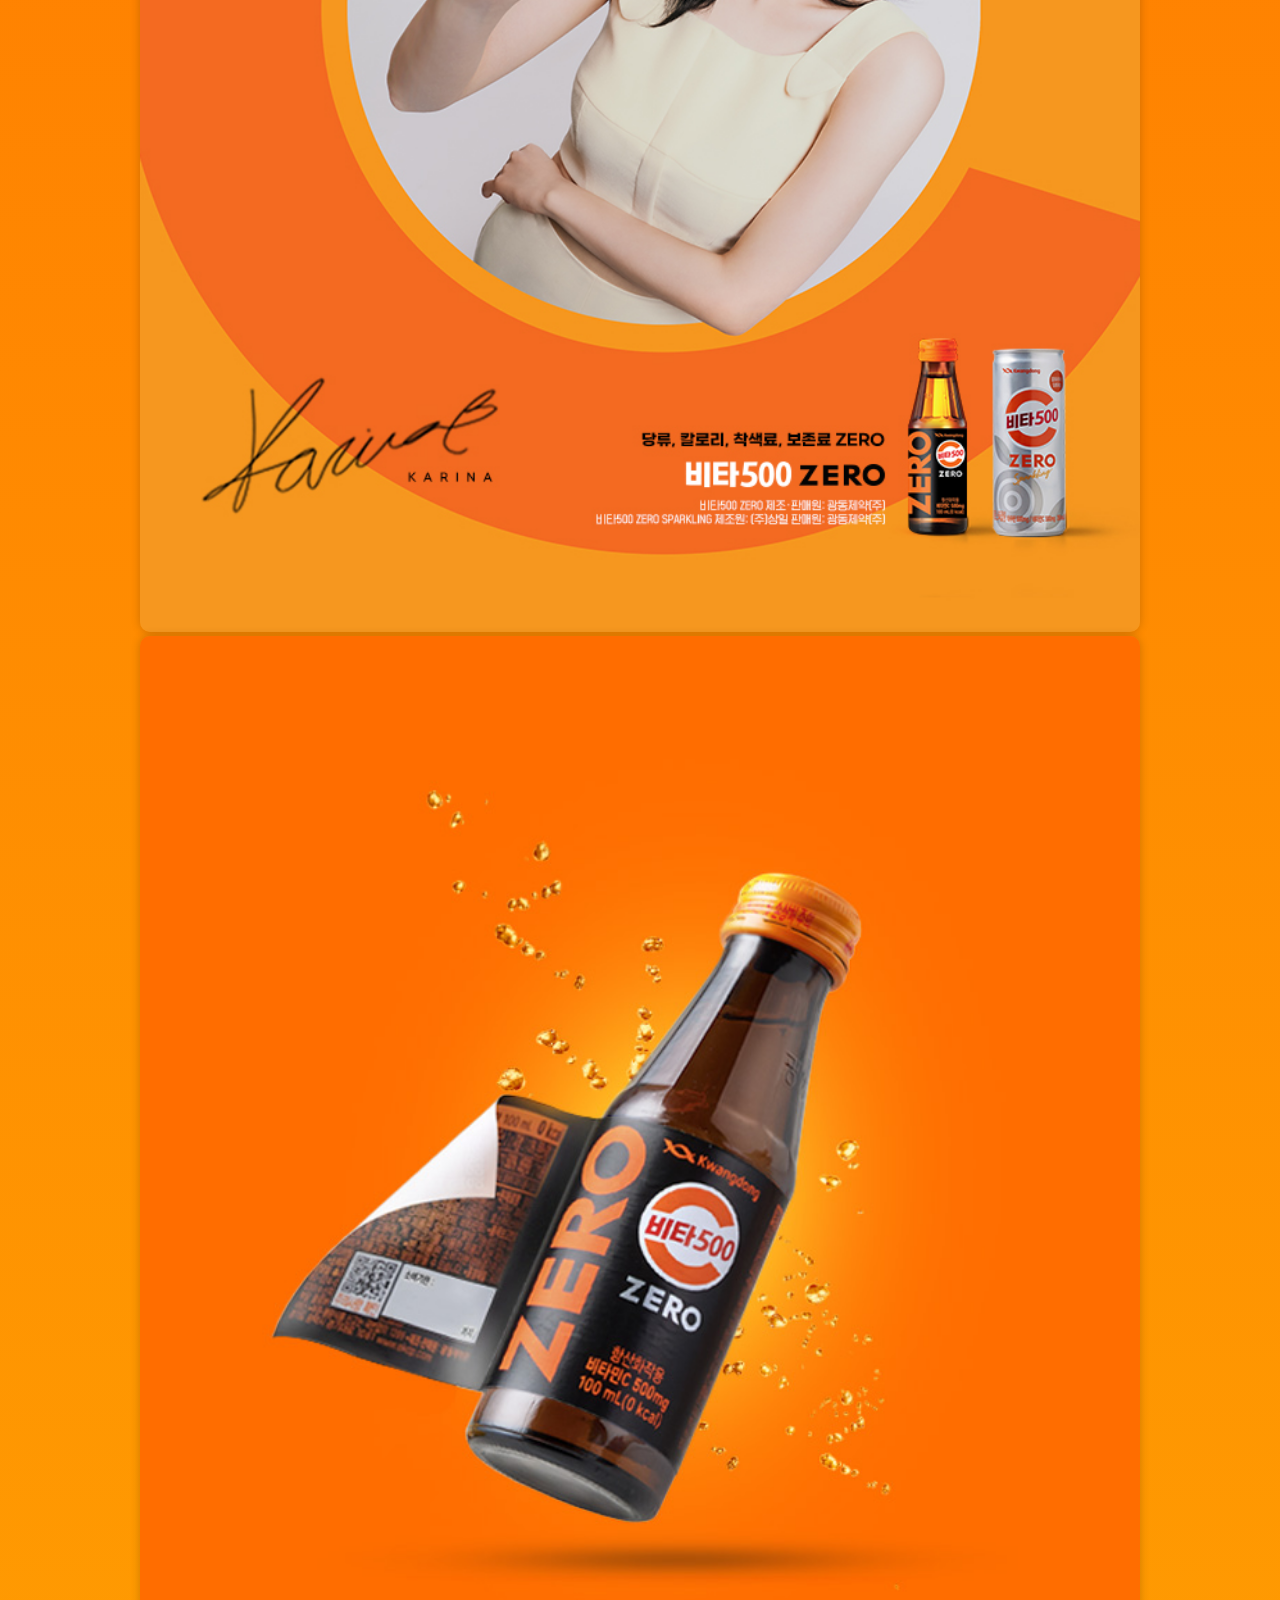
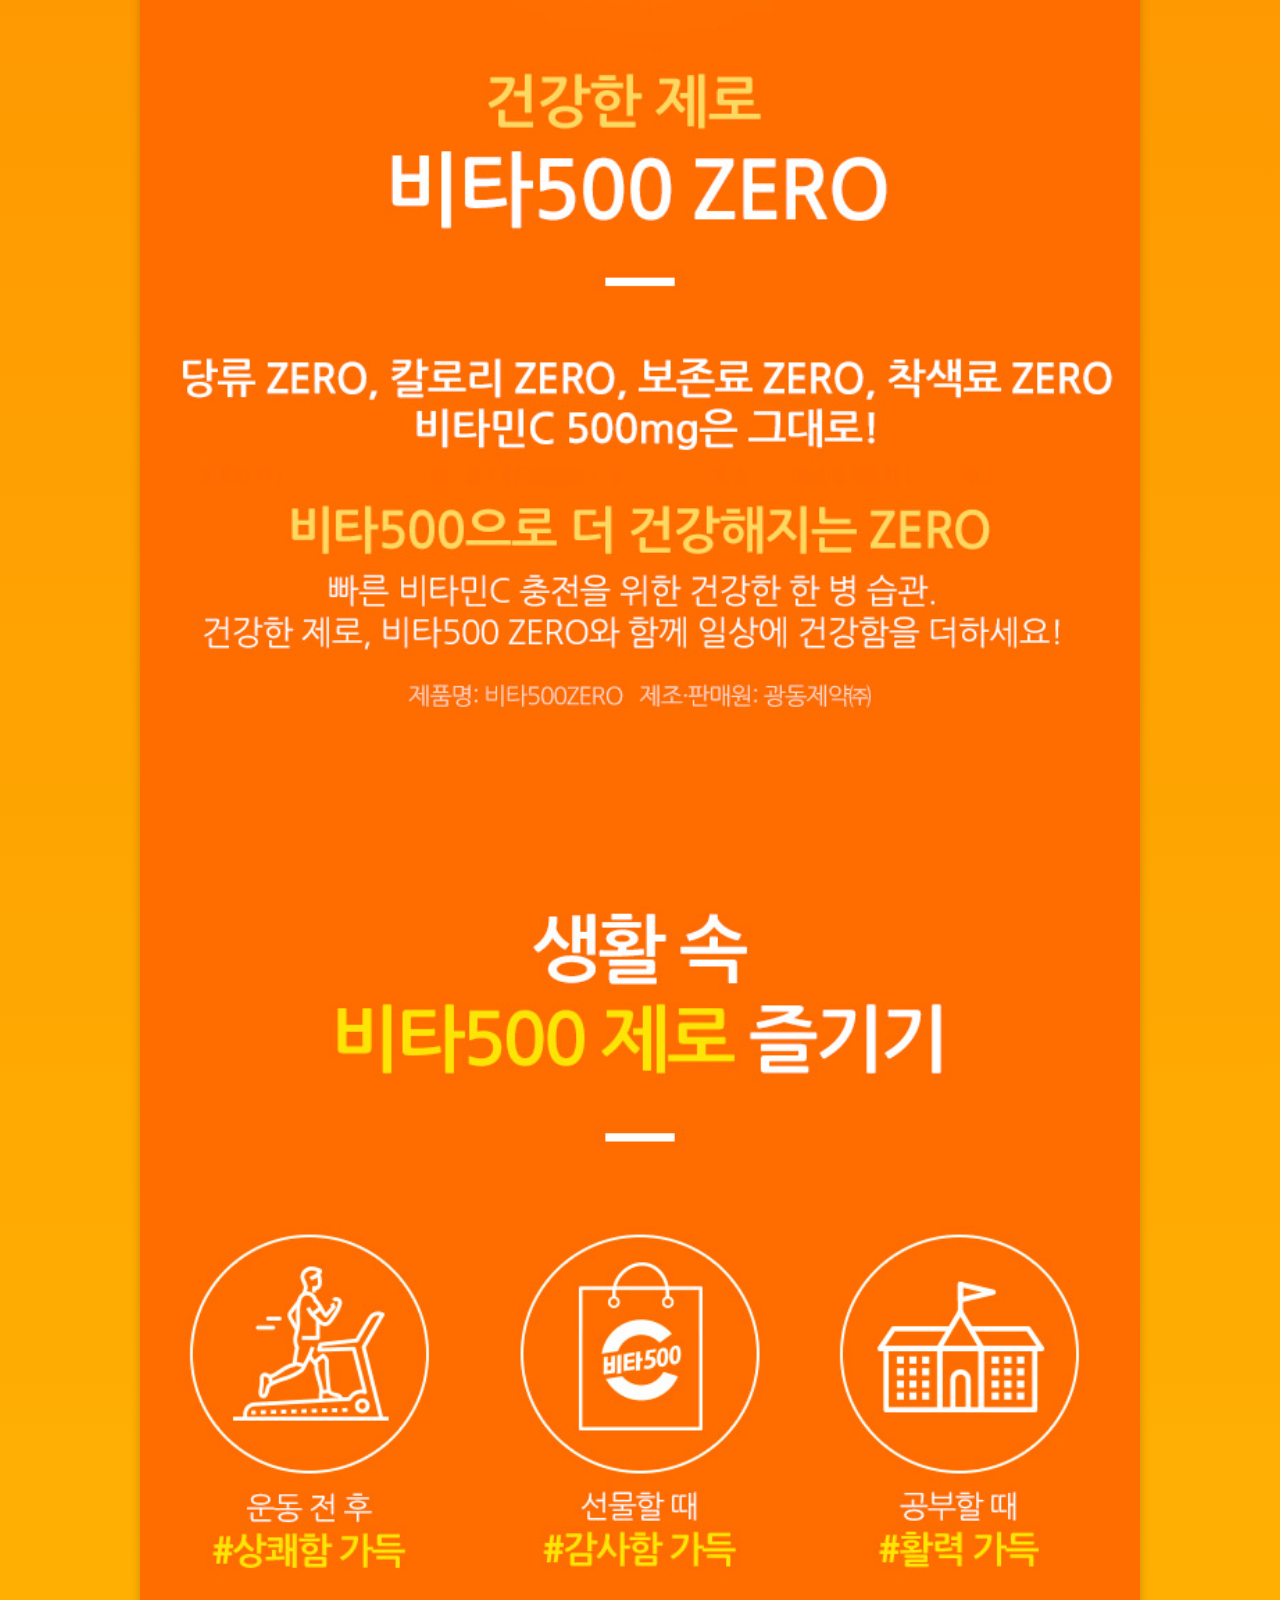
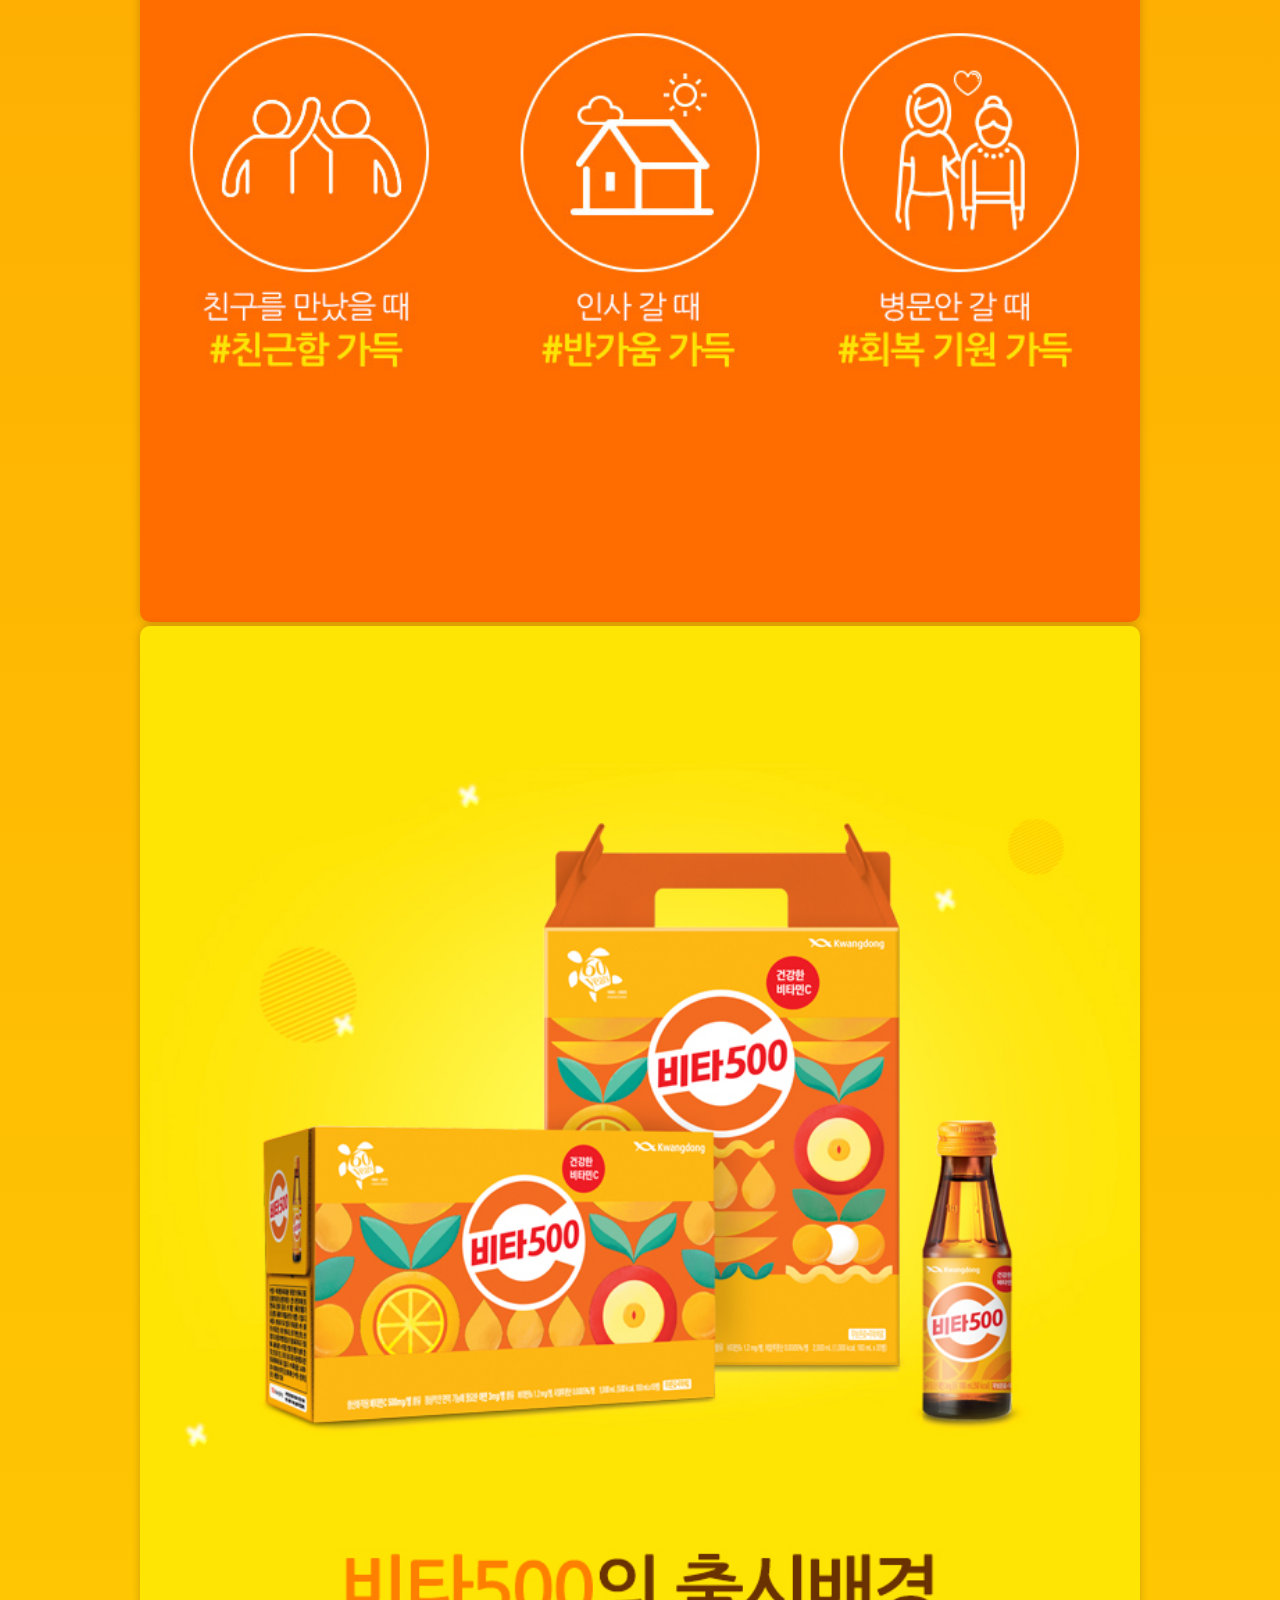
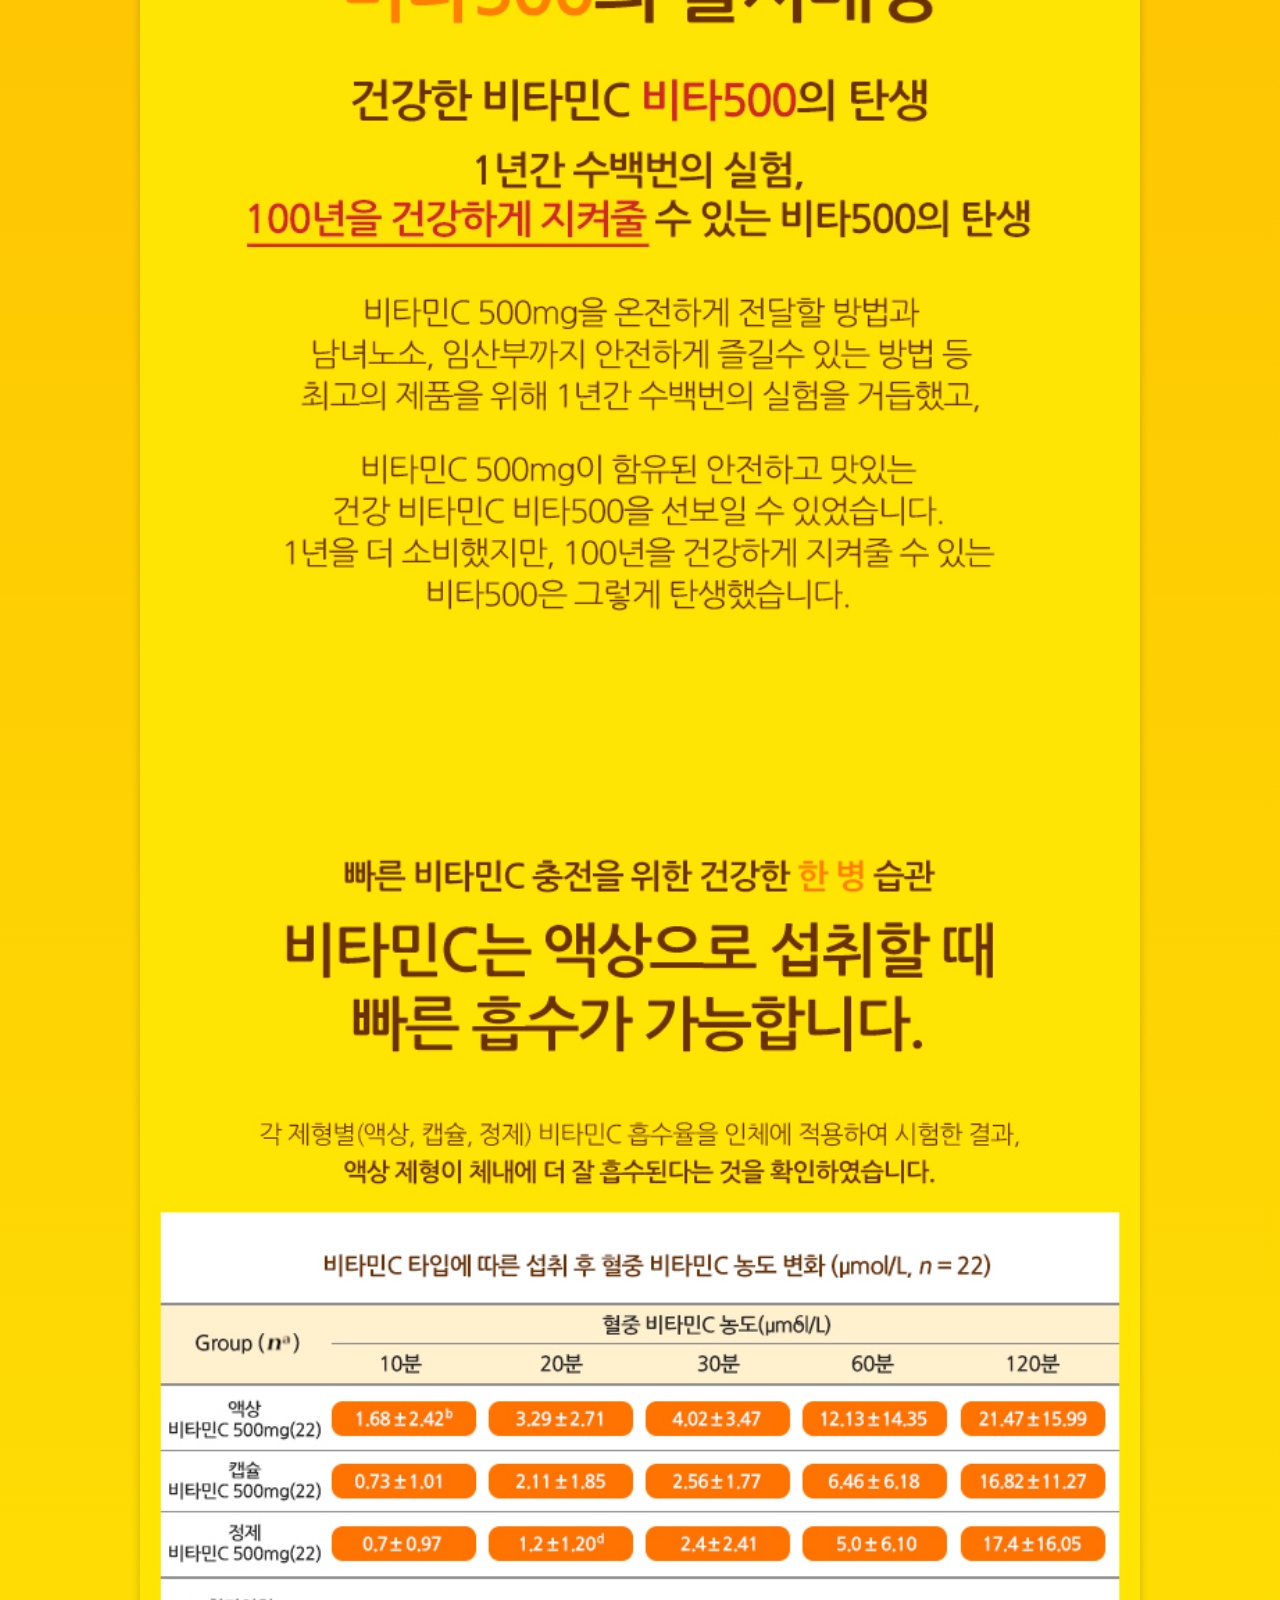
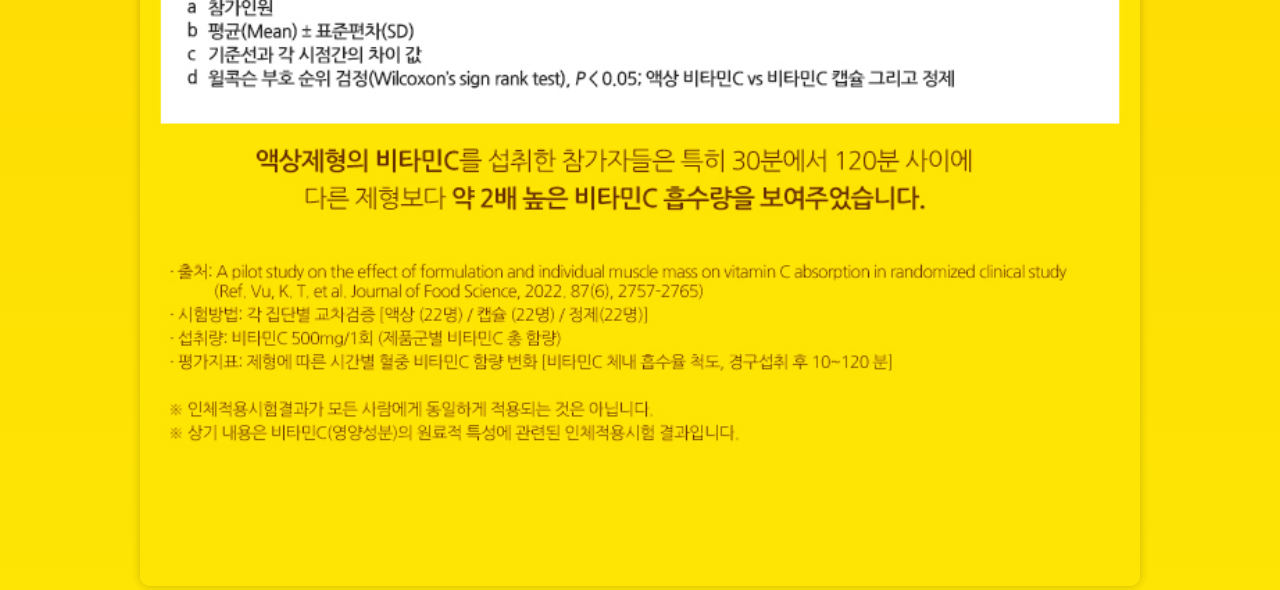
==== commit 98f3f8fa: "4" ====
--- a/index.html
+++ b/index.html
@@ -25,8 +25,8 @@
     <!-- Modal popup -->
     <div class="modal" id="search-modal">
         <div class="modal-content">
-            <input type="search" id="search-input" placeholder="Search...">
-            <button id="search-button">Search</button>
+            <input type="search" id="search-input" placeholder="검색어를 입력하세요">
+            <a href="https://kwangdongmart.com/"><button id="search-button">검색</button></a>
             <div id="search-results"></div>
         </div>
     </div>
@@ -63,7 +63,7 @@
 <div class="container">
     <div class="video_box">
       <video muted autoplay loop>
-        <source src="videoplayback.webm" type="video/mp4">
+        <source src="videoplayback.mp4" type="video/mp4">
       </video>
     </div>
     <div class="content">
--- a/styles.css
+++ b/styles.css
@@ -69,28 +69,46 @@
     border: 1px solid #ddd;
     border-radius: 10px;
     width: 300px;
-}
-
-#search-input {
+  }
+  
+  #search-input {
     width: 100%;
     padding: 10px;
     font-size: 16px;
     border: 1px solid #ccc;
-}
-
-#search-button {
+    border-radius: 10px;
+  }
+  
+  #search-button {
     background-color: #333;
     color: #fff;
     padding: 10px 20px;
     border: none;
     border-radius: 10px;
     cursor: pointer;
-    
-}
-
-#search-button:hover {
+    font-size: 14px;
+    font-weight: bold;
+    margin-left: 100px;
+    margin-top: 10px;
+  }
+  
+  #search-button:hover {
     background-color: #444;
-}
+  }
+  
+  /* 추가된 코드 */
+  #search-button::before {
+    content: "\1F50D"; /* 돋보기 아이콘 */
+    font-size: 16px;
+    margin-right: 4px;
+    vertical-align: middle;
+  }
+  
+  #search-button span {
+    vertical-align: middle;
+    align-content: center;
+    align-items: center;
+  }
 
 #search-results {
     padding: 20px;
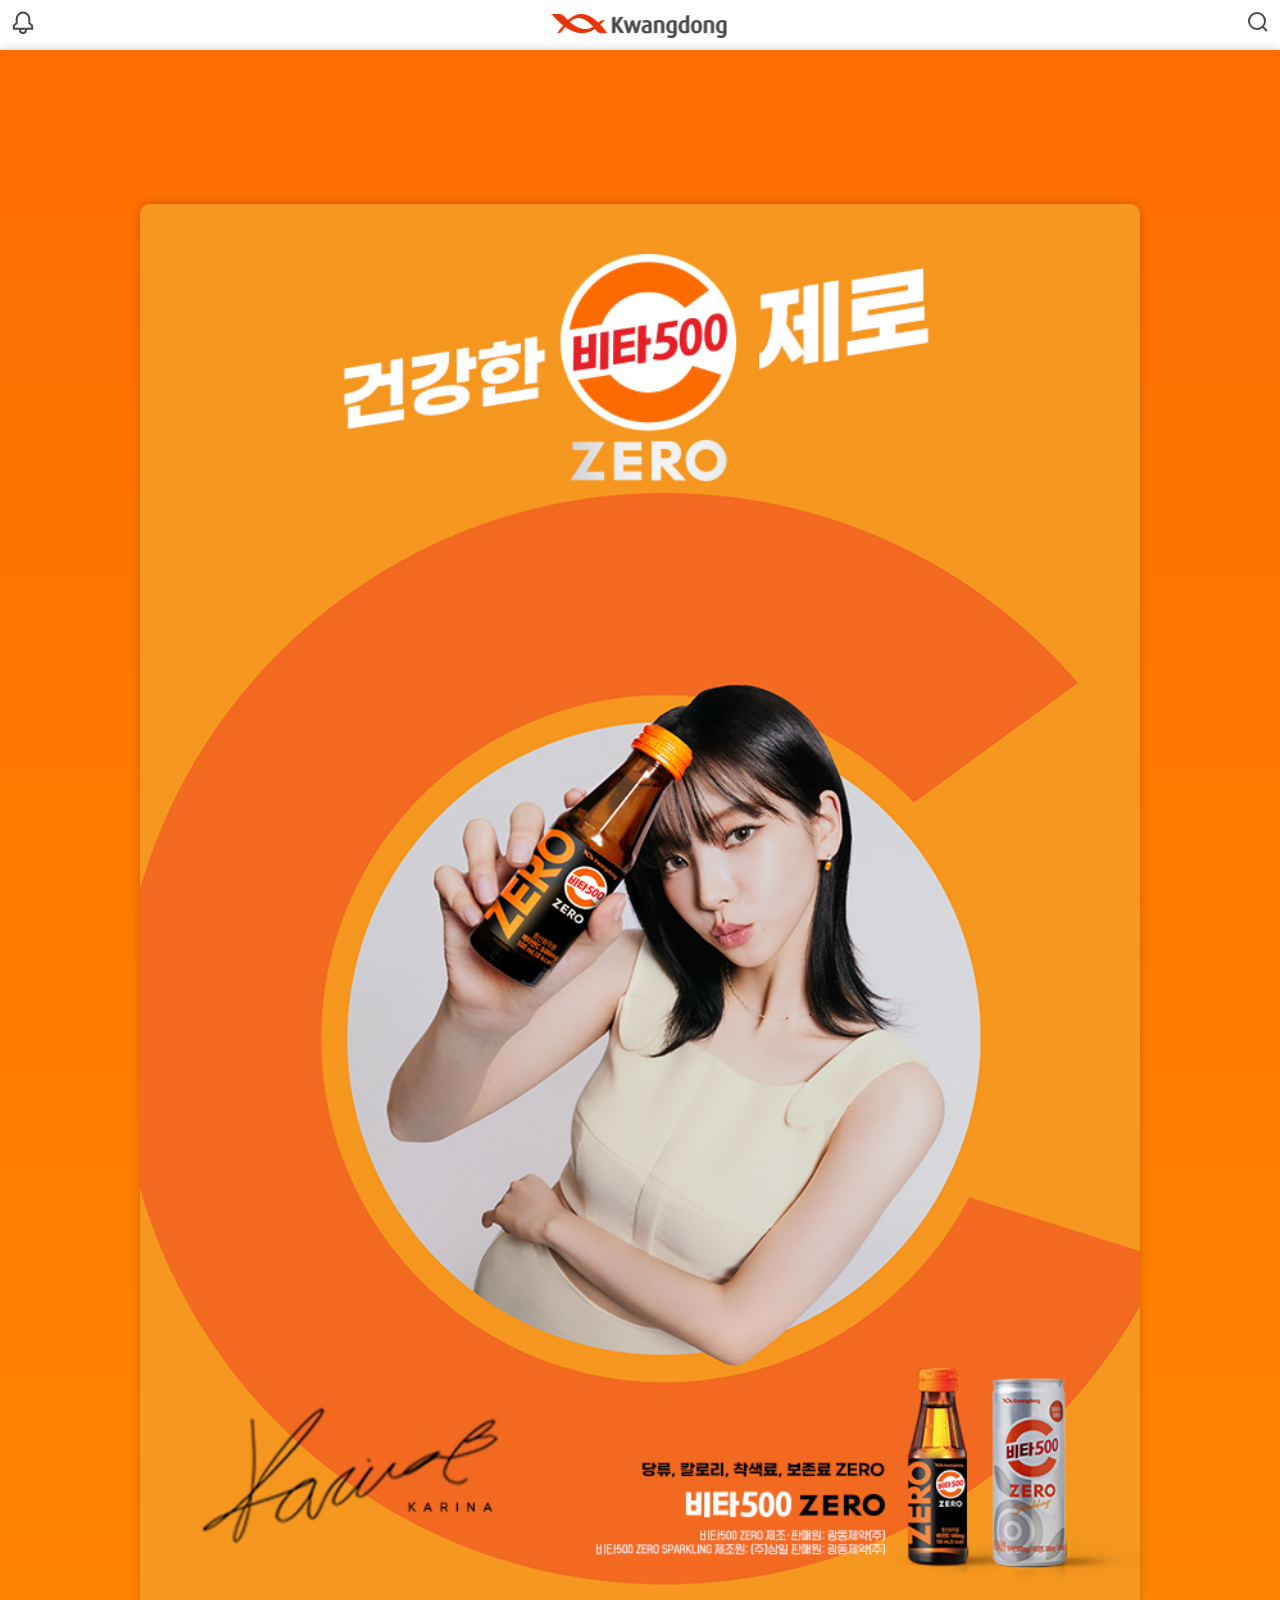
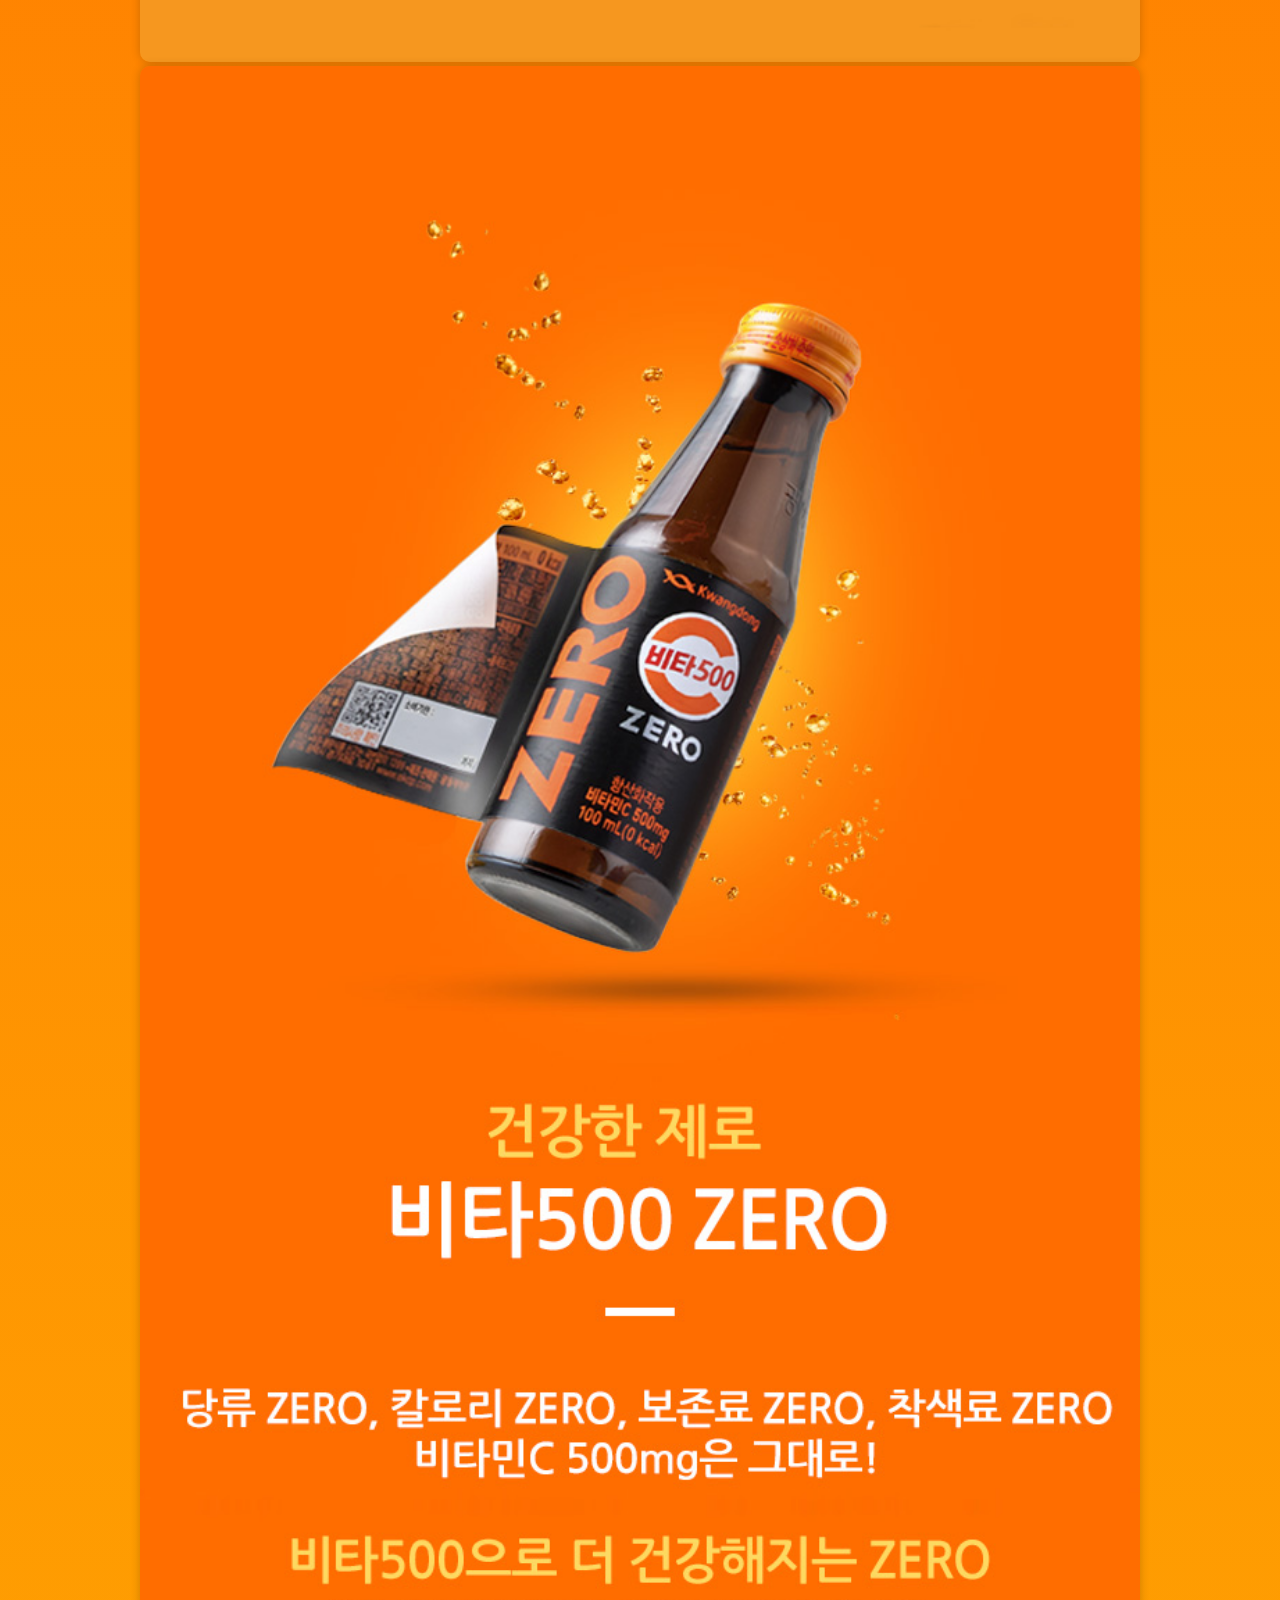
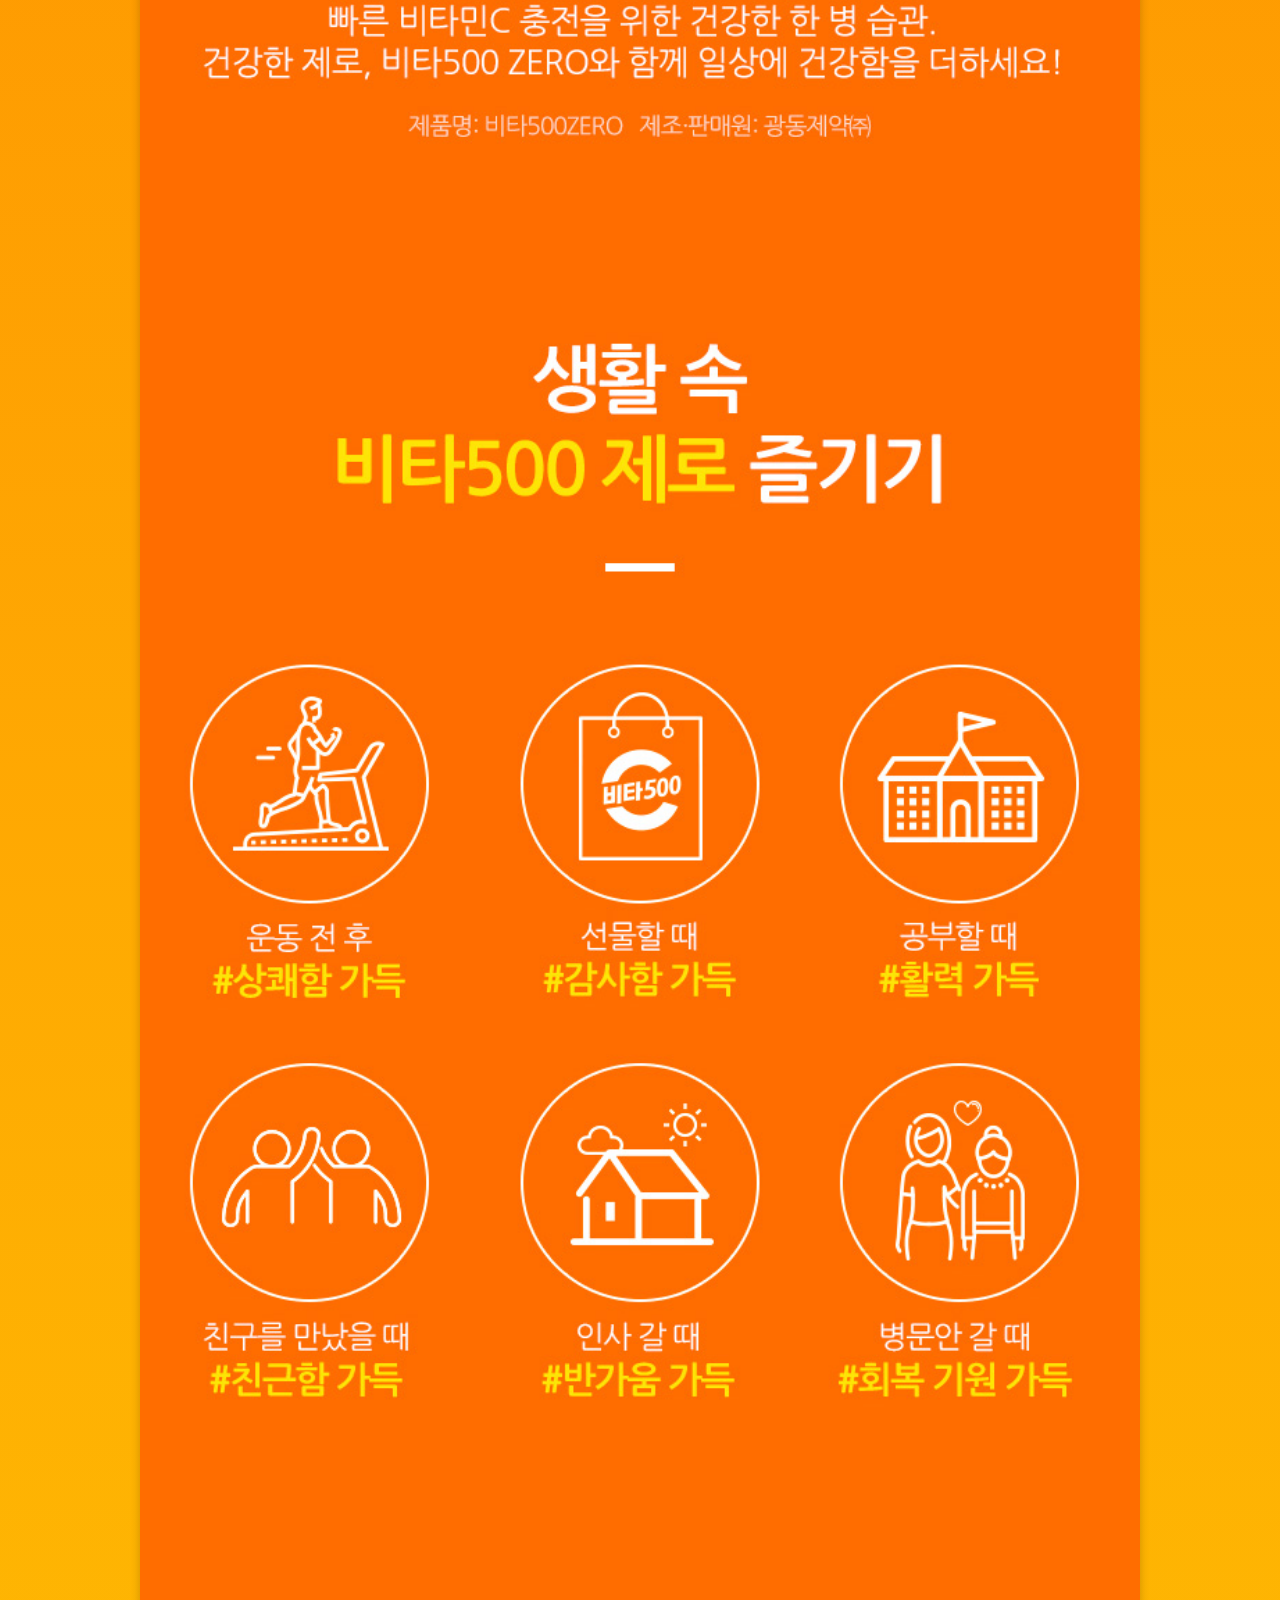
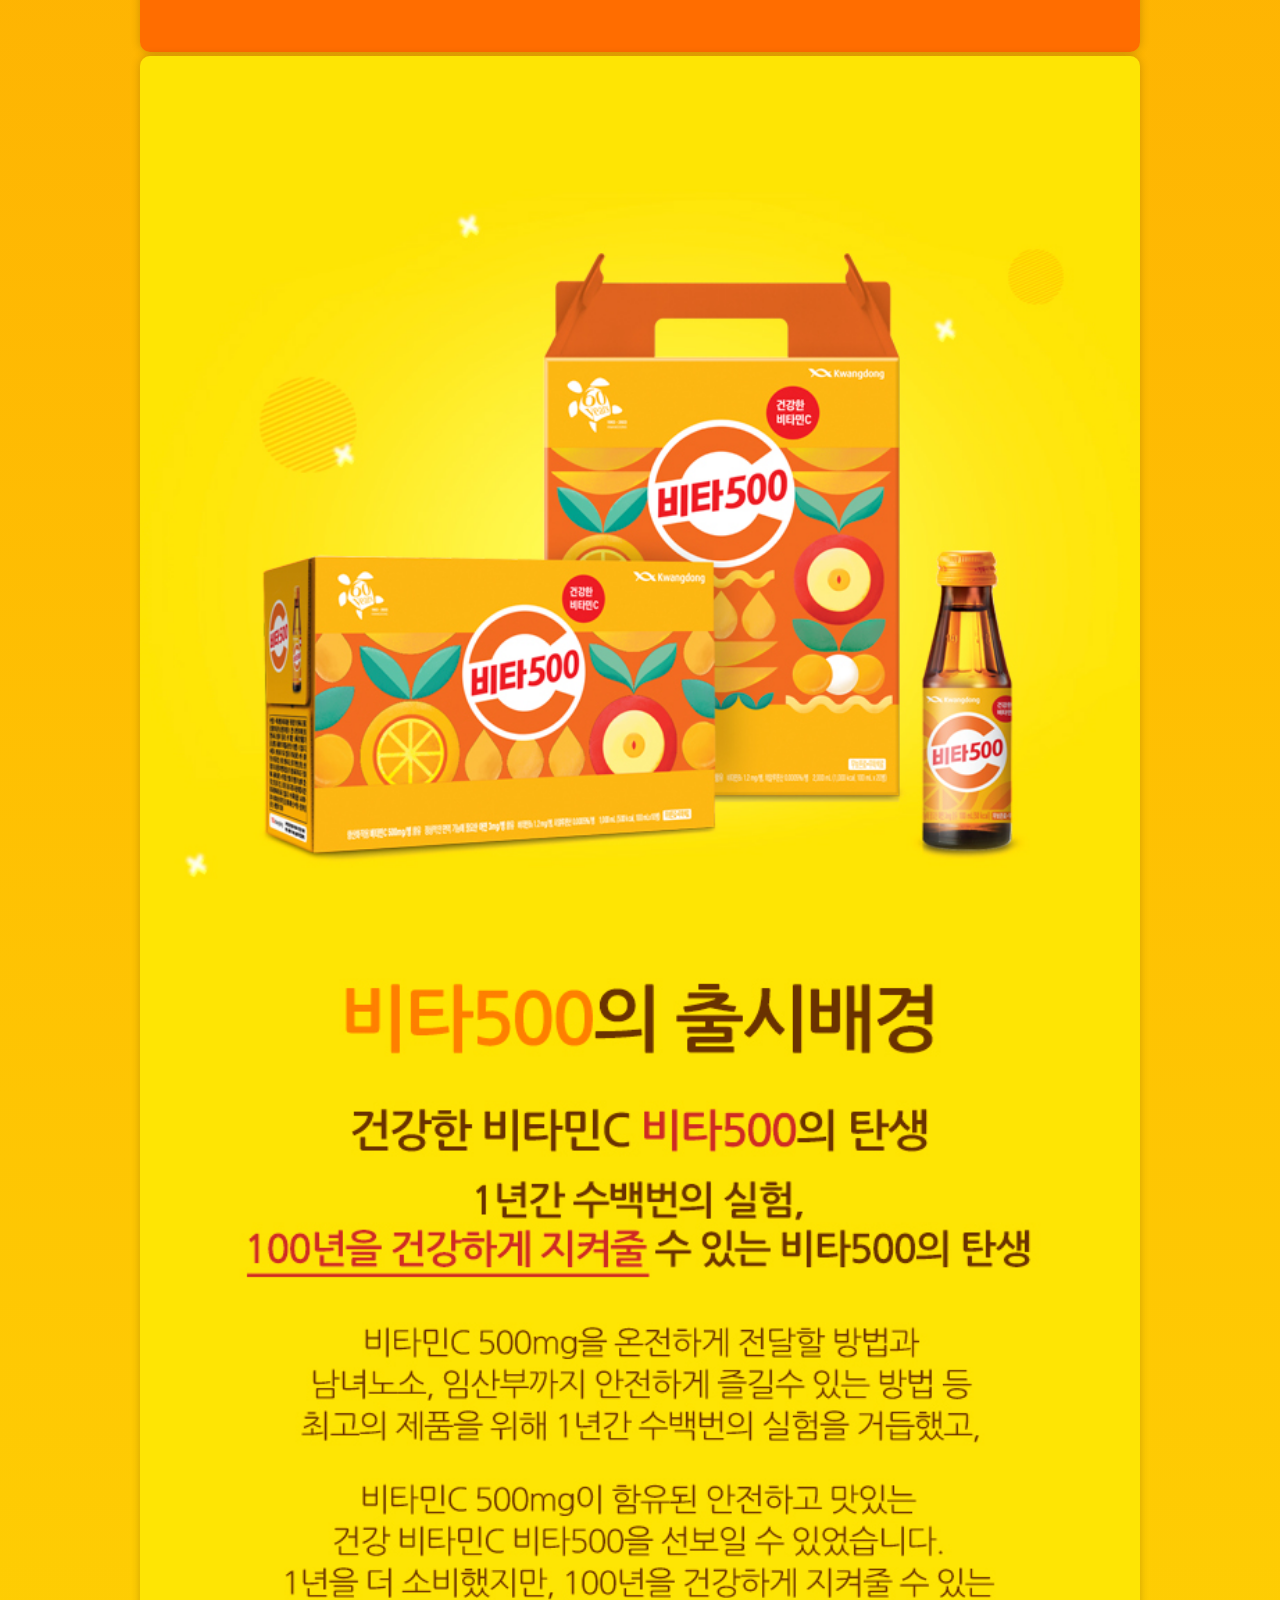
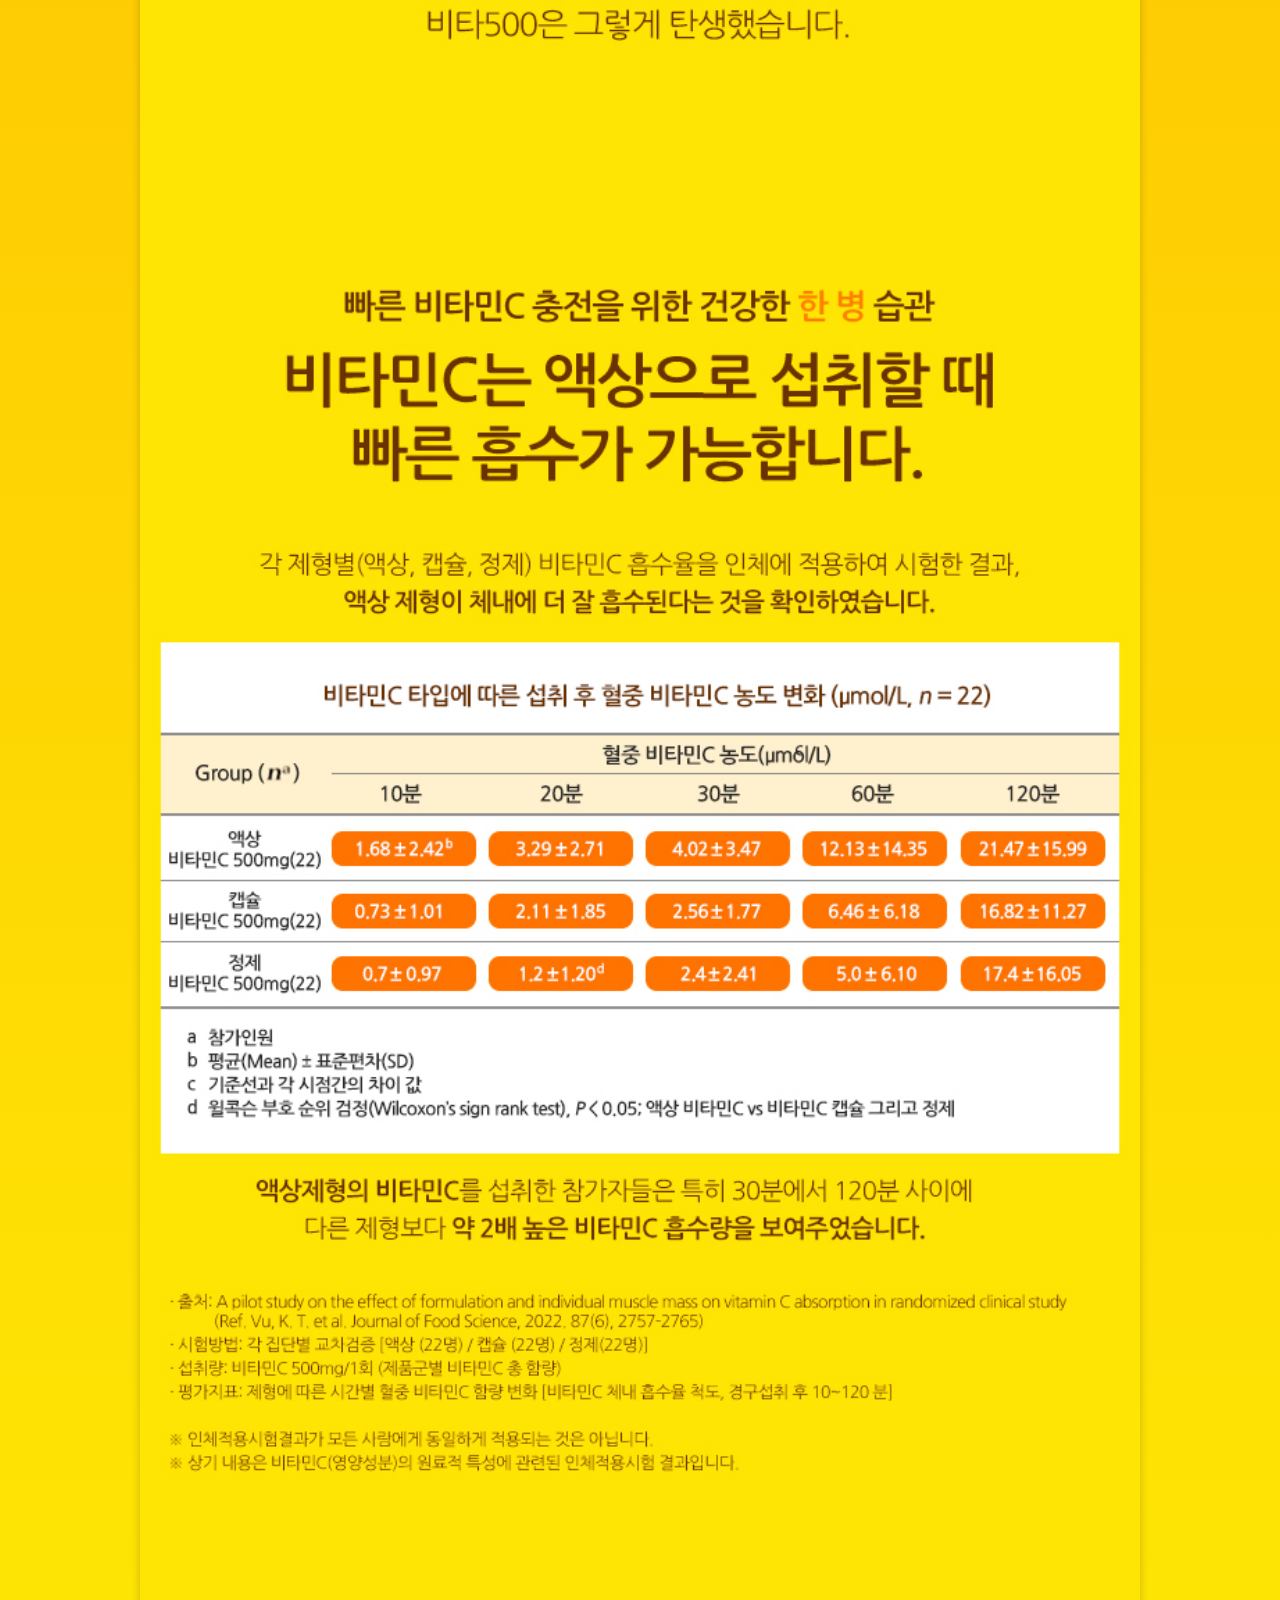
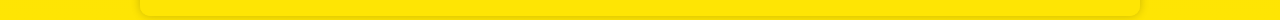
==== commit 2f17a8e7: "4" ====
--- a/index.html
+++ b/index.html
@@ -63,7 +63,7 @@
 <div class="container">
     <div class="video_box">
       <video muted autoplay loop>
-        <source src="videoplayback.mp4" type="video/mp4">
+        <source src="videoplayback2.mp4" type="video/mp4">
       </video>
     </div>
     <div class="content">
